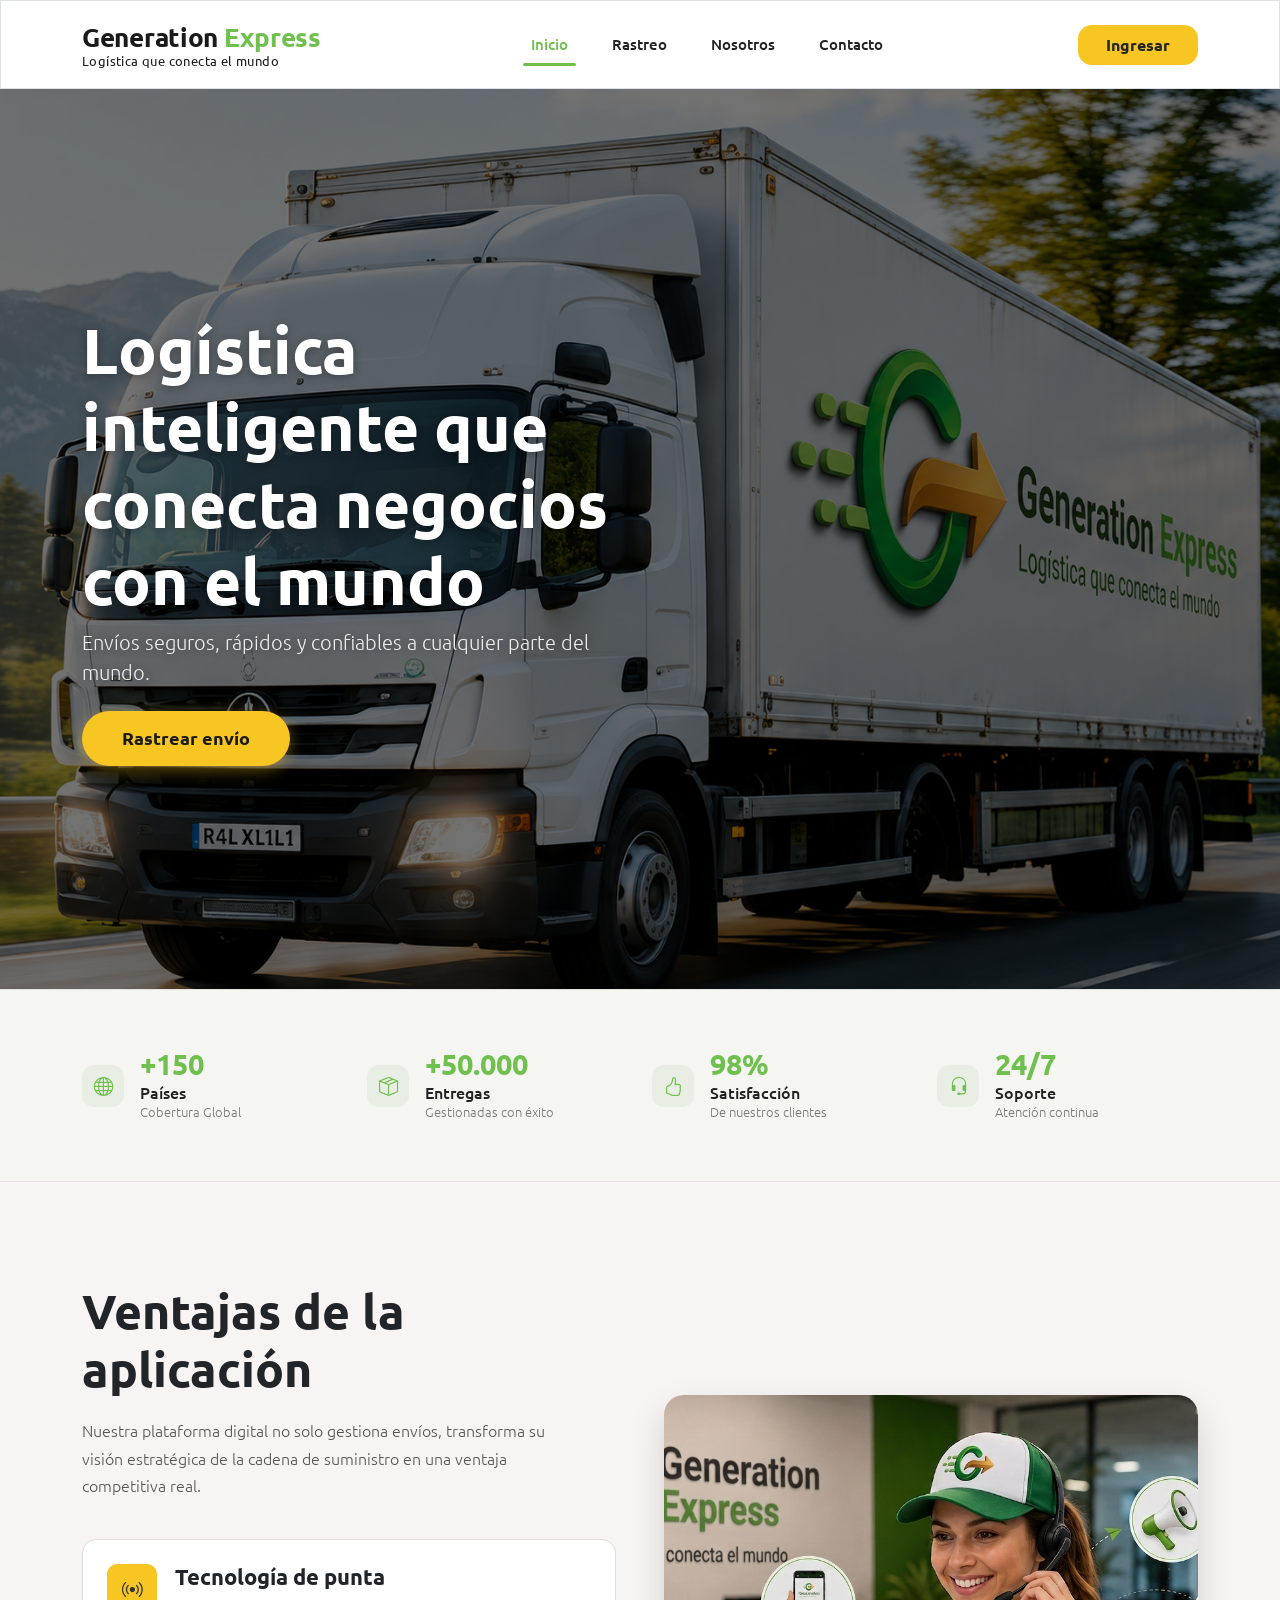
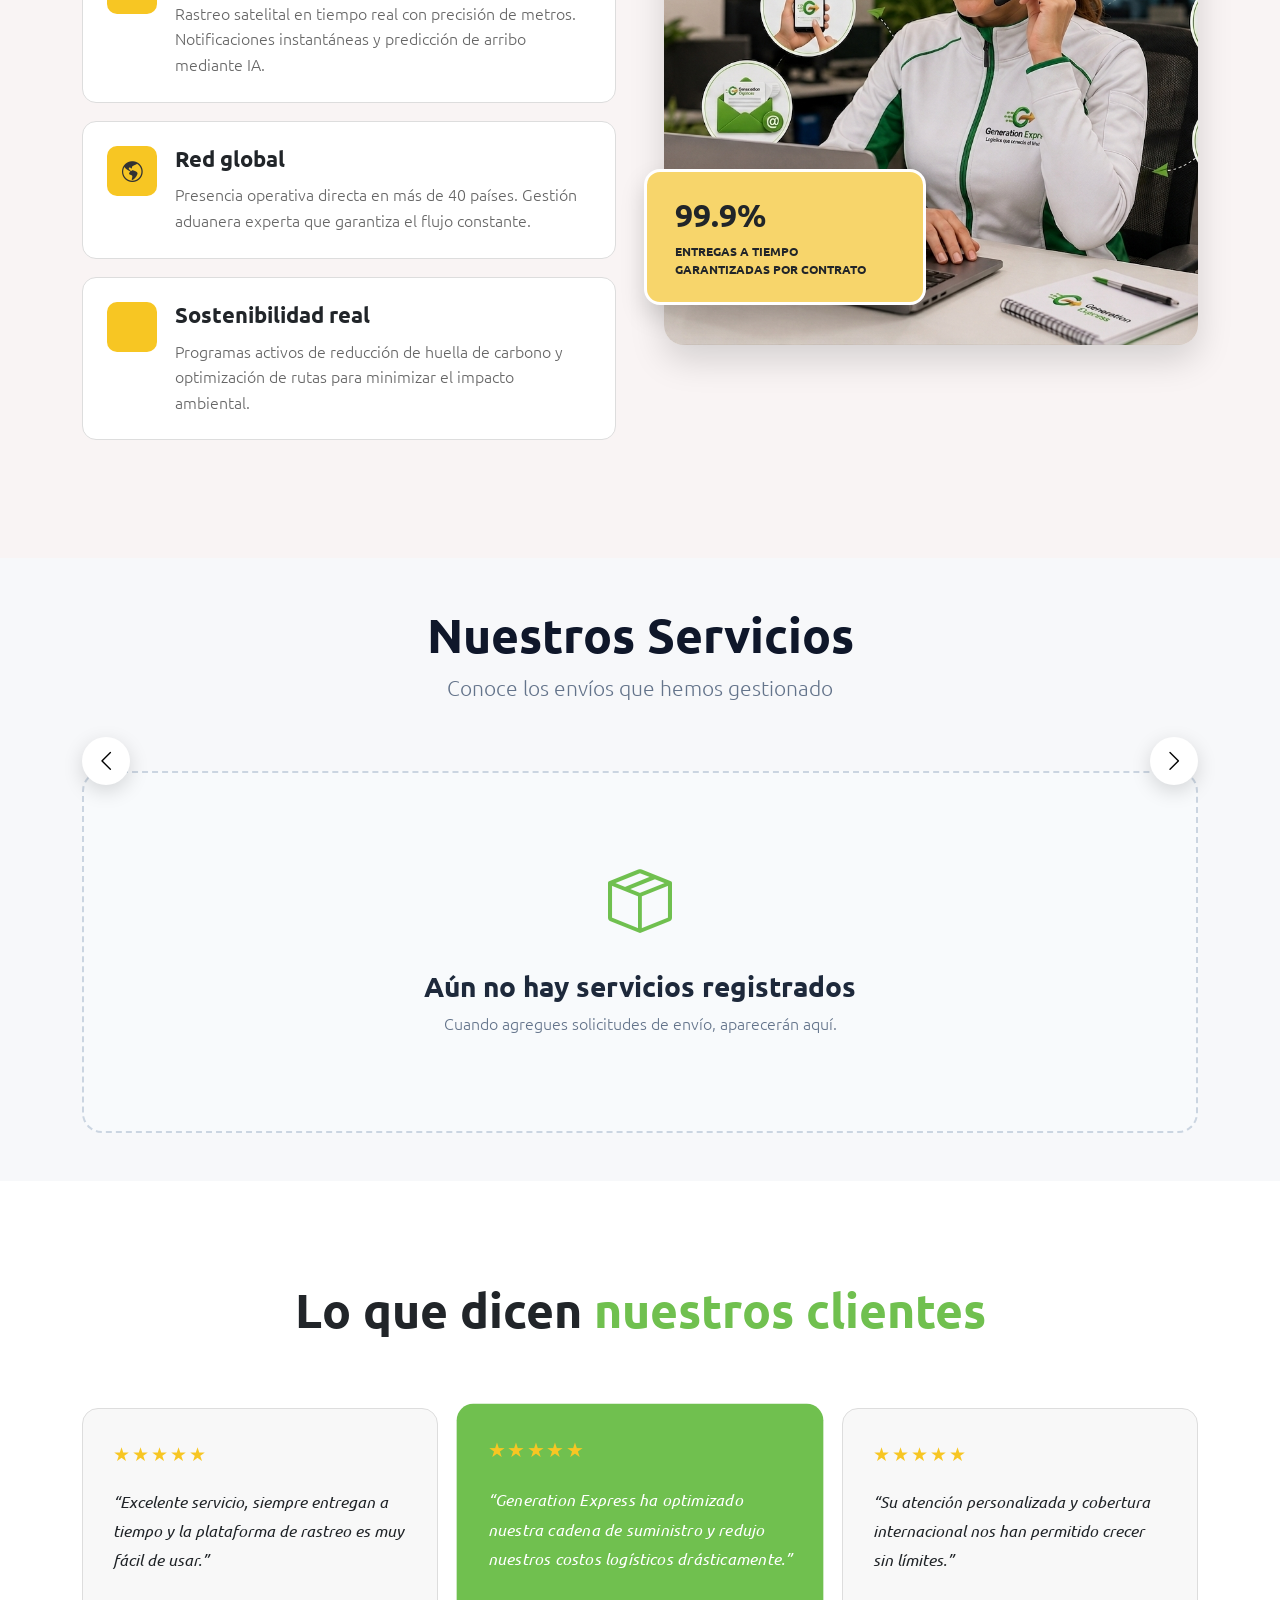
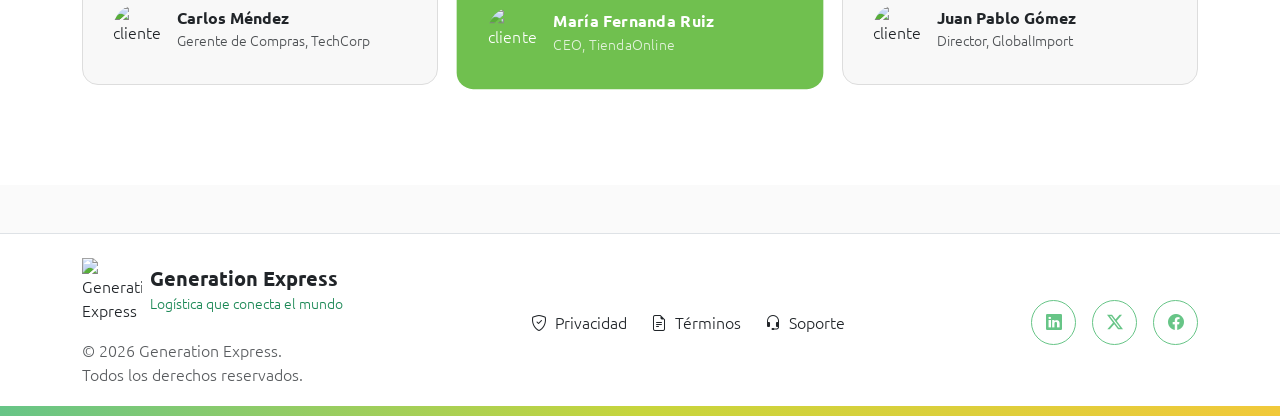
==== index.html @ 8ecd74f6 "cambiando grid por carrusel para mostrar imagenes" ====
<!DOCTYPE html>
<html lang="en">
<head>
    <meta charset="UTF-8">
    <meta name="viewport" content="width=device-width, initial-scale=1.0">
    <link rel="preconnect" href="https://fonts.googleapis.com">
    <link rel="preconnect" href="https://fonts.gstatic.com" crossorigin>
    <link
        href="https://fonts.googleapis.com/css2?family=Ubuntu:ital,wght@0,300;0,400;0,500;0,700;1,300;1,400;1,500;1,700&display=swap"
        rel="stylesheet">
    <link href="https://cdn.jsdelivr.net/npm/bootstrap@5.3.8/dist/css/bootstrap.min.css" rel="stylesheet"
    
        integrity="sha384-sRIl4kxILFvY47J16cr9ZwB07vP4J8+LH7qKQnuqkuIAvNWLzeN8tE5YBujZqJLB" crossorigin="anonymous">
    <link rel="stylesheet" href="../assets/styles/nosotros.css">
    
    <link rel="stylesheet" href="../assets/styles/navbar.css">
    <link rel="stylesheet" href="../assets/styles/footer.css">
    <link rel="stylesheet" href="https://cdn.jsdelivr.net/npm/bootstrap-icons@1.13.1/font/bootstrap-icons.min.css">
    <link rel="stylesheet" href="assets/styles/hero.css">
    <link rel="stylesheet" href="assets/styles/stats.css">
    <link rel="stylesheet" href="assets/styles/advantages.css">
    <link rel="stylesheet" href="assets/styles/testimonials.css">
    <link rel="stylesheet" href="assets/styles/servicios.css">
    <title>Inicio</title>
</head>
<body>
    <nav id="mainNavbar" class="navbar navbar-expand-lg custom-navbar sticky-top border">
        <div class="container">
            <a class="navbar-brand" href="#">
                <div>
                    Generation <span class="brand-green">Express</span>
                </div>      
                <span class="brand-tagline">Logística que conecta el mundo</span>
            </a>
            <button class="navbar-toggler" type="button" data-bs-toggle="collapse" data-bs-target="#menu" 
                aria-controls="menu" aria-expanded="false" aria-label="Toggle navigation">
                <span class="navbar-toggler-icon"></span>
            </button>
            <div class="collapse navbar-collapse" id="menu">
                <ul class="navbar-nav mx-auto">
                    <li class="nav-item">
                        <a class="nav-link active" href="#">Inicio</a>
                    </li>
                    <li class="nav-item">
                        <a class="nav-link" href="#">Rastreo</a>
                    </li>
                    <li class="nav-item">
                        <a class="nav-link" href="/pages/nosotros.html">Nosotros</a>
                    </li>
                    <li class="nav-item">
                        <a class="nav-link" href="/pages/contacto.html">Contacto</a>
                    </li>
                </ul>
                <a href="pages/admin.html" class="btn btn-ingresar">
                    Ingresar
                </a>
            </div>
        </div>
    </nav>


    <!-- HERO -->
    <section class="hero-section">
        <div class="hero-overlay"></div>
        <div class="container h-100">
            <div class="row h-100 align-items-center">
                <!-- Columna izquierda: texto + botón -->
                <div class="col-lg-6 col-12 text-white hero-text">
                    <h1 class="display-3 fw-bold">Logística inteligente que conecta negocios con el mundo</h1>
                    <p class="lead mb-4">Envíos seguros, rápidos y confiables a cualquier parte del mundo.</p>
                    <a href="#" class="btn btn-rastrear">Rastrear envío</a>
                </div>
            </div>
        </div>
    </section>

    <section class="stats-section">
        <div class="container">
            <div class="row g-4 justify-content-center">

                <div class="col-6 col-lg-3">
                    <div class="stat-card">
                        <div class="stat-icon">
                            <i class="bi bi-globe"></i>
                        </div>
                        <div>
                            <h3>+150</h3>
                            <h5>Países</h5>
                            <p>Cobertura Global</p>
                        </div>
                    </div>
                </div>

                <div class="col-6 col-lg-3">
                    <div class="stat-card">
                        <div class="stat-icon">
                            <i class="bi bi-box-seam"></i>
                        </div>
                        <div>
                            <h3>+50.000</h3>
                            <h5>Entregas</h5>
                            <p>Gestionadas con éxito</p>
                        </div>
                    </div>
                </div>

                <div class="col-6 col-lg-3">
                    <div class="stat-card">
                        <div class="stat-icon">
                            <i class="bi bi-hand-thumbs-up"></i>
                        </div>
                        <div>
                            <h3>98%</h3>
                            <h5>Satisfacción</h5>
                            <p>De nuestros clientes</p>
                        </div>
                    </div>
                </div>

                <div class="col-6 col-lg-3">
                    <div class="stat-card">
                        <div class="stat-icon">
                            <i class="bi bi-headset"></i>
                        </div>
                        <div>
                            <h3>24/7</h3>
                            <h5>Soporte</h5>
                            <p>Atención continua</p>
                        </div>
                    </div>
                </div>

            </div>
        </div>
    </section>

    <section class="advantages-section">
        <div class="container">
            <div class="row align-items-center g-5">

                <!-- LEFT -->
                <div class="col-lg-6">
                    <h2 class="section-title">Ventajas de la aplicación</h2>
                    <p class="section-subtitle">
                        Nuestra plataforma digital no solo gestiona envíos, transforma su
                        visión estratégica de la cadena de suministro en una ventaja competitiva real.
                    </p>

                    <div class="advantage-card">
                        <div class="advantage-icon">
                            <i class="bi bi-broadcast"></i>
                        </div>
                        <div>
                            <h4>Tecnología de punta</h4>
                            <p>
                                Rastreo satelital en tiempo real con precisión de metros.
                                Notificaciones instantáneas y predicción de arribo mediante IA.
                            </p>
                        </div>
                    </div>

                    <div class="advantage-card">
                        <div class="advantage-icon">
                            <i class="bi bi-globe-americas"></i>
                        </div>
                        <div>
                            <h4>Red global</h4>
                            <p>
                                Presencia operativa directa en más de 40 países.
                                Gestión aduanera experta que garantiza el flujo constante.
                            </p>
                        </div>
                    </div>

                    <div class="advantage-card">
                        <div class="advantage-icon">
                            <i class="bi bi-leaf"></i>
                        </div>
                        <div>
                            <h4>Sostenibilidad real</h4>
                            <p>
                                Programas activos de reducción de huella de carbono y
                                optimización de rutas para minimizar el impacto ambiental.
                            </p>
                        </div>
                    </div>
                </div>

                <!-- RIGHT -->
                <div class="col-lg-6">
                    <div class="advantages-image-wrapper">
                        <img src="/assets/images/atencion_personalizada.png" alt="Dashboard logístico" class="img-fluid advantages-image">

                        <div class="floating-stat">
                            <h3>99.9%</h3>
                            <p>ENTREGAS A TIEMPO GARANTIZADAS POR CONTRATO</p>
                        </div>
                    </div>
                </div>

            </div>
        </div>
    </section>

    <section class="services-section py-5">
        <div class="container">

            <div class="text-center mb-5">
                <h2 class="services-title">Nuestros Servicios</h2>
                <p class="services-subtitle">
                    Conoce los envíos que hemos gestionado
                </p>
            </div>

            <div class="services-slider-wrapper">
                <button id="scroll-left" class="slider-btn left">
                    <i class="bi bi-chevron-left"></i>
                </button>

                <div id="services-container"></div>

                <button id="scroll-right" class="slider-btn right">
                    <i class="bi bi-chevron-right"></i>
                </button>
            </div>
        
            <div id="empty-services" class="empty-services d-none">
                <i class="bi bi-box-seam"></i>
                <h3>Aún no hay servicios registrados</h3>
                <p>Cuando agregues solicitudes de envío, aparecerán aquí.</p>
            </div>

        </div>
    </section>

    <section class="testimonials-section">
        <div class="container">
            <h2 class="testimonials-title">
                Lo que dicen <span>nuestros clientes</span>
            </h2>

            <div class="row g-4 justify-content-center">

                <div class="col-lg-4">
                    <div class="testimonial-card">
                        <div class="stars">★★★★★</div>

                        <p class="testimonial-text">
                            “Excelente servicio, siempre entregan a tiempo y la
                            plataforma de rastreo es muy fácil de usar.”
                        </p>

                        <div class="client-info">
                            <img src="https://i.pravatar.cc/50?img=12" alt="cliente">
                            <div>
                                <h5>Carlos Méndez</h5>
                                <span>Gerente de Compras, TechCorp</span>
                            </div>
                        </div>
                    </div>
                </div>

                <div class="col-lg-4">
                    <div class="testimonial-card featured">
                        <div class="stars">★★★★★</div>

                        <p class="testimonial-text">
                            “Generation Express ha optimizado nuestra cadena
                            de suministro y redujo nuestros costos logísticos drásticamente.”
                        </p>

                        <div class="client-info">
                            <img src="https://i.pravatar.cc/50?img=32" alt="cliente">
                            <div>
                                <h5>María Fernanda Ruiz</h5>
                                <span>CEO, TiendaOnline</span>
                            </div>
                        </div>
                    </div>
                </div>

                <div class="col-lg-4">
                    <div class="testimonial-card">
                        <div class="stars">★★★★★</div>

                        <p class="testimonial-text">
                            “Su atención personalizada y cobertura internacional
                            nos han permitido crecer sin límites.”
                        </p>

                        <div class="client-info">
                            <img src="https://i.pravatar.cc/50?img=15" alt="cliente">
                            <div>
                                <h5>Juan Pablo Gómez</h5>
                                <span>Director, GlobalImport</span>
                            </div>
                        </div>
                    </div>
                </div>

            </div>
        </div>
    </section>


    <footer class="footer-container bg-white border-top pt-4 mt-5">
        <div class="container">
            <div class="row align-items-center gy-4">

                <div class="col-12 col-lg-4 text-center text-lg-start">
                    <div class="d-flex align-items-center justify-content-center justify-content-lg-start gap-2">
                        <img src="./assets/logo.png" width="60" alt="Generation Express">

                        <div>
                            <h5 class="mb-0 fw-bold">Generation Express</h5>
                            <small class="text-success">
                                Logística que conecta el mundo
                            </small>
                        </div>
                    </div>

                    <p class="text-muted mt-3 mb-0">
                        © 2026 Generation Express.<br>
                        Todos los derechos reservados.
                    </p>
                </div>

                <div class="col-12 col-lg-5">
                    <div class="footer-links d-flex flex-column flex-md-row justify-content-center gap-3 gap-md-4">

                        <a href="#" class="text-decoration-none text-dark">
                            <i class="bi bi-shield-check me-1"></i>
                            Privacidad
                        </a>

                        <a href="#" class="text-decoration-none text-dark">
                            <i class="bi bi-file-earmark-text me-1"></i>
                            Términos
                        </a>

                        <a href="#" class="text-decoration-none text-dark">
                            <i class="bi bi-headset me-1"></i>
                            Soporte
                        </a>

                    </div>
                </div>

                <div class="col-12 col-lg-3">
                    <div class="d-flex justify-content-center justify-content-lg-end gap-3">

                        <a href="#" class="social-circle">
                            <i class="bi bi-linkedin"></i>
                        </a>

                        <a href="#" class="social-circle">
                            <i class="bi bi-twitter-x"></i>
                        </a>

                        <a href="#" class="social-circle">
                            <i class="bi bi-facebook"></i>
                        </a>

                    </div>
                </div>

            </div>
        </div>

        <div class="footer-gradient"></div>
    </footer>
    <script src="js/servicios.js"></script>
</body>
</html>
---- assets/styles/nosotros.css ----
body{
    background-color: #FAFAFA;
    font-family: "Ubuntu", sans-serif;   
    font-weight: 300;   
    font-style: normal;
    
}
.card-team{
    background-color: #FAFAFA !important;
    transition: transform 0.3s ease, box-shadow 0.3s ease;
}
.card-team:hover {
    transform: translateY(-10px);
    box-shadow: 0 10px 20px rgba(0, 0, 0, 0.15);
}
.card-body{
    text-align: center;
}
.photo-team{
    padding: 2px;
    border-color: #7CCFAE !important;
}
#team-box{
    display: flex;
    justify-content: center;
    flex-wrap: wrap;
    gap: 1.5rem;
}
.photo-ajust {
    width: 150px;
    height: 150px;
    object-fit: cover;
    object-position: top center;
    margin: 0;
}
#nuestro{
    color: #7CCFAE;
}
#our-team{
  
    padding: 50px;


}
#team-guion{
    display: block;
    width: 80px;
    height: 6px;
    background-color: #8fd4a7;
    border-radius: 20px;
    margin-top: 10px;
}
#team-text{
    font-weight: bold   ;
}
.about-us{
    width: 100%;
    padding: 50px;
    box-sizing: border-box;
}


.about-title h1{
    font-size: 3rem;
    margin: 0;
}

#us{
    color: #8fd4a7;
}

#about-guion{
    display: block;
    width: 80px;
    height: 6px;
    background-color: #8fd4a7;
    border-radius: 20px;
    margin-top: 10px;
}

.about-content{
    display: flex;
    gap: 20px;
    margin-top: 40px;
    align-items: center;
}


.about-image-container{
    flex: 3;
    position: relative;
    width: 100%;
    margin: 10px;
}



.box-green{
    width: 150px;
    height: 150px;
    background-color: #b9e98b;
    position: absolute;
    bottom: -20px;
    left: -20px;
    border-radius: 15px;
}

.about-img{
    width: 100%;
    height: 400px;
    background-image: url("https://www.fedex.com/content/dam/fedex/lac-latin-america/images/2024/LAC_EN_2024_8_jpg_NA_LMR-FoC_mkt.jpg");
    background-size: cover;
    background-position: center;
    border-radius: 20px;
    position: relative;
    z-index: 1;
}


.about-text{
    flex: 2;
}

.about-text p{
    line-height: 1.7;
    color: #444;
}

#p-bold{
    font-weight: bold;
}


#about-content-div{
    width: 80px;
    height: 2px;
    background-color: #8fd4a7;
    margin: 20px 0;
}


.section-box{
    display: flex;
    align-items: center;
    gap: 15px;
    margin-top: 30px;
}

.icon-box{
    width: 60px;
    height: 60px;
    background-color: #68f982;
    border-radius: 10px;
    display: flex;
    justify-content: center;
    align-items: center;
    font-size: 1.5rem;
}

#world-icon{
    color: white;
}

.countries{
    color: #68f982;
    font-weight: bold;
    margin: 0;
}


@media(max-width: 767px){

    .about-content{
        flex-direction: column;
    }

    .about-title h1{
        font-size: 2.3rem;
    }

    .about-img{
        height: 280px;
    }

    .about-text{
        width: 100%;
    }

    .section-box{
        gap: 2;
    }

    
}
.card{  
    
    background-color: #FAFAFA !important;
    transition: transform 0.3s ease, box-shadow 0.3s ease; 
    
}
.card:hover {
    transform: translateY(-10px);
    box-shadow: 0 10px 20px rgba(0, 0, 0, 0.15);
}
.card-body{
    text-align: center;
}
.photo-team{
    padding: 2px;
    border-color: #7CCFAE !important;
}
#team-box{
     display: flex;
    justify-content: center;
    flex-wrap: wrap;
    gap: 1.5rem;
}
.photo-ajust {
    width: 150px;
    height: 150px;
    object-fit: cover;
    object-position: top center;
}

/*-------MISION Y VIVION CORPORATIVA---------*/

#panel{
 width: 100%;
 max-width: 1200px;
 margin: 50px auto;
 padding: 0 20px;
 display:flex;
 gap: 30px;
 justify-content: space-between;;
 align-items: stretch;
 flex-wrap:  wrap;  
}

/*------TARJETAS----*/

#panel .panel{
  flex:1;
  min-width:320px;
  padding: 24px;
  border-radius: 20px;
  background-color: #ffffff;
  box-shadow: 0 5px 20px rgba(0,0,0,0.08);
  transition: .3s;
  position:relative;
  overflow:hidden;
}
  

.panel-content{
   display:flex;
   justify-content: space-between;
   align-items: center;
   gap: 20px;
}

.panel-info{
    flex:2;
}

.panel-image{
 flex:1;
 display:flex;
 justify-content:center;
 align-items:center;

 
}

.panel-image img{
 width:140px;
 height:auto;
 object-fit:contain;
}

#panel .panel:hover{
 transform:translateY(-5px);
}

/*-----TITULOS*------*/

#panel .panel h2{
font-size: 1.8rem;
margin-bottom: 12px;
}

/*-------TEXTO-------*/

#panel .panel p{
 line-height: 1.5;
 font-size: 1rem;
 padding: 15px;   
}

/*-------ICONOS--------*/

#panel .icon-box{
 width:60px;
 height:60px;
 display:flex;
 justify-content:center;
 align-items:center;
 font-size:1.8rem;
 border-radius:50%;
 margin-bottom:20px;
 background-color: #143B64;
}

/*------LINEA------*/

#panel .panel-line{
 width:70px;
 height:4px;
 border-radius:10px;
 margin-bottom:20px;
 background-color:#F4C524; 

}

/*--------MISION-------*/


#panel .mision-panel{
  padding: 24px;
  border-radius: 20px;
  border-bottom:6px solid #7CBF3F;

}
 
#panel .mision-panel .icon-box{
    background-color: #F4C524;
}

#panel .mision-panel .panel-line{
 background-color: #F4C524;

}

/*------VISION------*/

#panel .vision-panel{
 border-bottom: 6px solid #F4C524;
 background: linear-gradient(
   135deg,
   #f2f7e6,
   #d9f3c0
   
);
color: black; 
}

#panel .vision-panel .line{

 background-color: #F4C524;   
}

#panel .vision-panel h2{
  color: black;  
}

/*-------RESPONSIVE--------*/

@media(max-width: 768px){
  #panel{
     flex-direction: column;
  }  
}

.panel-content{
 flex-direction:column;
 text-align:center;
}

.panel-image img{
 width:100px;
}

.panel-line{
 margin:auto;
 margin-bottom:20px;
}

.panel{
    position: relative;
    overflow: hidden;
}

.panel-image{
    position: absolute;

    right: 20px;
    bottom: 20px;

    width: 120px;
    height: auto;

    opacity: 0.9;
}
---- assets/styles/navbar.css ----
.custom-navbar {
  transition: all 0.3s ease;
  padding: 15px 0;
  background-color: #ffffff;
}

.navbar-scrolled {
  box-shadow: 0 4px 24px rgba(0,0,0,0.08);
  padding: 10px 0;
  background-color: #ffffff;
}

.navbar-brand {
  display: flex;
  flex-direction: column;
  font-weight: 700;
  font-size: 1.65rem;
  letter-spacing: -0.3px;
  color: #1a1a1a;
  line-height: 1.2;
}

.navbar-brand .brand-green {
  color: #70c04f;
}

.brand-tagline {
  font-size: 0.8rem;
  font-weight: 400;
  color: #1a1a1a;
  letter-spacing: 0.4px;
}

.nav-link {
  color: #222 !important;
  font-weight: 500;
  font-size: 0.95rem;
  position: relative;
  padding: 6px 0;
  margin: 0 14px;
  transition: color 0.25s ease;
}


.nav-link::after {
  content: "";
  position: absolute;
  left: 0;
  bottom: -4px;             
  width: 100%;
  height: 3px;
  background: #70c04f;
  border-radius: 10px;
  transform: scaleX(0);      
  transition: transform 0.3s ease;
  transform-origin: left center; 
}


.nav-link:hover {
  color: #70c04f !important;
}

.nav-link:hover::after {
  transform: scaleX(1);
}

.nav-link.active {
  color: #70c04f !important;
}

.nav-link.active::after {
  transform: scaleX(1);
}

.btn-ingresar {
  background: #f7c623;
  border: none;
  padding: 8px 28px;
  border-radius: 14px;
  font-weight: bold;
}

.btn-ingresar:hover {
  background: #e5b000;
}

/* ----- RESPONSIVE AJUSTES ----- */
@media (max-width: 991.98px) {
    .custom-navbar {
        padding: 12px 0;
    }

    .navbar-brand {
        font-size: 1.35rem;
    }

    .brand-tagline {
        font-size: 0.6rem;
    }

    .nav-link {
        margin: 6px 0;
        padding: 8px 0;
        font-size: 1rem;
    }

    .nav-link.active::after {
        bottom: 0;
    }

    .btn-ingresar {
        width: 100%;
        justify-content: center;
        margin-top: 12px;
        padding: 14px;
        border-radius: 12px;
    }

    .navbar-collapse {
        padding: 16px 0 8px;
    }

    .navbar-nav {
        gap: 2px;
    }
}

@media (max-width: 575.98px) {
    .navbar-brand {
        font-size: 1.15rem;
    }

    .brand-tagline {
        font-size: 0.5rem;
    }

    .custom-navbar {
        padding: 10px 0;
    }

    .nav-link {
        font-size: 0.95rem;
        margin: 4px 0;
    }

    .btn-ingresar {
        font-size: 0.9rem;
        padding: 12px;
    }
}
---- assets/styles/footer.css ----
.footer-container {
    overflow: hidden;
}

.footer-links a {
    transition: 0.3s;
}

.footer-links a:hover {
    color: #67c587 !important;
}

.social-circle {
    width: 45px;
    height: 45px;
    border: 1px solid #67c587;
    border-radius: 50%;
    display: flex;
    align-items: center;
    justify-content: center;
    color: #67c587;
    text-decoration: none;
    transition: 0.3s;
}

.social-circle:hover {
    background: #67c587;
    color: #fff;
}

.footer-gradient {
    height: 10px;
    margin-top: 20px;
    background: linear-gradient(
        90deg,
        #67c587 0%,
        #c7d53c 50%,
        #f1c93a 100%
    );
}

@media (max-width: 991px) {
    .footer-links {
        text-align: center;
    }

    .footer-links a {
        display: block;
    }
}

@media (max-width: 576px) {

    .social-circle {
        width: 40px;
        height: 40px;
    }

    .footer-gradient {
        height: 6px;
    }

    .footer-title {
        font-size: 1.1rem;
    }

    .footer-copyright,
    .footer-slogan {
        font-size: 0.9rem;
    }
}
---- assets/styles/hero.css ----
/* ===== HERO SECTION ===== */
.hero-section {
    position: relative;
    min-height: 100vh;               /* Ocupa toda la pantalla */
    background-image: url('/assets/images/hero.png');
    background-size: cover;
    background-position: center;
    display: flex;
    align-items: center;
}

/* Overlay oscuro para mejorar legibilidad */
.hero-overlay {
    position: absolute;
    top: 0;
    left: 0;
    width: 100%;
    height: 100%;
    background: rgba(0, 0, 0, 0.55);   /* Ajusta la opacidad */
    z-index: 1;
}

.hero-section .container {
    position: relative;
    z-index: 2;                       /* Por encima del overlay */
}

/* Texto */
.hero-text h1 {
    font-size: 4rem;
    line-height: 1.2;
    text-shadow: 0 2px 10px rgba(0,0,0,0.3);
}
.hero-text p {
    font-size: 1.25rem;
    opacity: 0.9;
    text-shadow: 0 1px 8px rgba(0,0,0,0.3);
}

/* Botón "Rastrear envío" */
.btn-rastrear {
    background-color: #f7c623;
    border: none;
    padding: 14px 40px;
    font-weight: 700;
    border-radius: 50px;
    font-size: 1.1rem;
    transition: background 0.3s, transform 0.2s;
    color: #1a1a1a;
    text-decoration: none;
    display: inline-block;
    box-shadow: 0 4px 15px rgba(247, 198, 35, 0.4);
}
.btn-rastrear:hover {
    background-color: #e5b000;
    transform: scale(1.03);
    color: #1a1a1a;
}

/* Imagen / icono de la derecha */
.hero-image-right i {
    filter: drop-shadow(0 0 30px rgba(0,0,0,0.2));
}

/* ===== RESPONSIVE ===== */
@media (max-width: 992px) {
    .hero-text h1 {
        font-size: 3rem;
    }
    .hero-text p {
        font-size: 1.1rem;
    }
    .btn-rastrear {
        padding: 12px 32px;
        font-size: 1rem;
    }
}

@media (max-width: 576px) {
    .hero-text h1 {
        font-size: 2.2rem;
    }
    .hero-text p {
        font-size: 1rem;
    }
    .btn-rastrear {
        padding: 10px 28px;
        font-size: 0.95rem;
    }
}
---- assets/styles/stats.css ----
.stats-section {
    background: #f5f5f2;
    padding: 60px 0;
    border-top: 1px solid #e3e3e3;
    border-bottom: 1px solid #e3e3e3;
}

.stat-card {
    display: flex;
    align-items: center;
    gap: 16px;
}

.stat-icon {
    width: 42px;
    height: 42px;
    background: #e8eee4;
    border-radius: 12px;
    display: flex;
    justify-content: center;
    align-items: center;
    flex-shrink: 0;
}

.stat-icon i {
    color: #70c04f;
    font-size: 1.2rem;
}

.stat-card h3 {
    margin: 0;
    font-size: 1.8rem;
    font-weight: 700;
    color: #70c04f;
    line-height: 1;
}

.stat-card h5 {
    margin: 4px 0 0;
    font-size: 1rem;
    font-weight: 500;
    color: #222;
}

.stat-card p {
    margin: 0;
    font-size: 0.8rem;
    color: #777;
}

@media (max-width: 768px) {
    .stat-card {
        flex-direction: column;
        text-align: center;
    }
}
---- assets/styles/advantages.css ----
.advantages-section {
    background: #f9f4f4;
    padding: 100px 0;
}

.section-title {
    font-size: 3rem;
    font-weight: 700;
    margin-bottom: 20px;
}

.section-subtitle {
    color: #555;
    max-width: 500px;
    margin-bottom: 40px;
    line-height: 1.7;
}

.advantage-card {
    background: white;
    border: 1px solid #ddd;
    border-radius: 14px;
    padding: 24px;
    display: flex;
    gap: 18px;
    margin-bottom: 18px;
    transition: all 0.3s ease;
}

.advantage-card:hover {
    transform: translateY(-4px);
    box-shadow: 0 8px 30px rgba(0,0,0,0.08);
}

.advantage-icon {
    width: 50px;
    height: 50px;
    background: #f7c623;
    border-radius: 10px;
    display: flex;
    align-items: center;
    justify-content: center;
    flex-shrink: 0;
}

.advantage-icon i {
    font-size: 1.3rem;
    color: #333;
}

.advantage-card h4 {
    font-size: 1.4rem;
    margin-bottom: 10px;
    font-weight: 700;
}

.advantage-card p {
    margin: 0;
    color: #666;
    line-height: 1.6;
}

.advantages-image-wrapper {
    position: relative;
}

.advantages-image {
    width: 100%;
    border-radius: 20px;
    object-fit: cover;
    min-height: 550px;
    box-shadow: 0 15px 35px rgba(0,0,0,0.15);
}

.floating-stat {
    position: absolute;
    left: -20px;
    bottom: 40px;
    background: #f7d56b;
    padding: 24px 28px;
    border-radius: 16px;
    box-shadow: 0 12px 25px rgba(0,0,0,0.15);
    border: 3px solid white;
}

.floating-stat h3 {
    font-size: 2rem;
    font-weight: 800;
    margin: 0;
}

.floating-stat p {
    margin: 8px 0 0;
    font-size: 0.75rem;
    font-weight: 700;
    max-width: 220px;
}
---- assets/styles/testimonials.css ----
.testimonials-section {
    padding: 100px 0;
    background: #ffffff;
}

.testimonials-title {
    text-align: center;
    font-size: 3rem;
    font-weight: 700;
    margin-bottom: 70px;
}

.testimonials-title span {
    color: #70c04f;
}

.testimonial-card {
    background: #f8f8f8;
    border: 1px solid #dddddd;
    border-radius: 16px;
    padding: 30px;
    height: 100%;
    display: flex;
    flex-direction: column;
    transition: all 0.3s ease;
}

.testimonial-card:hover {
    transform: translateY(-6px);
    box-shadow: 0 12px 35px rgba(0,0,0,0.08);
}

.testimonial-card.featured {
    background: #70c04f;
    color: white;
    border: none;
    transform: scale(1.03);
}

.stars {
    color: #f7c623;
    font-size: 1.2rem;
    margin-bottom: 20px;
    letter-spacing: 2px;
}

.testimonial-text {
    font-style: italic;
    line-height: 1.8;
    flex-grow: 1;
    margin-bottom: 30px;
}

.client-info {
    display: flex;
    align-items: center;
    gap: 14px;
}

.client-info img {
    width: 50px;
    height: 50px;
    border-radius: 50%;
    object-fit: cover;
}

.client-info h5 {
    margin: 0;
    font-size: 1rem;
    font-weight: 700;
}

.client-info span {
    font-size: 0.85rem;
    opacity: 0.8;
}

@media (max-width: 992px) {
    .testimonials-title {
        font-size: 2.2rem;
        margin-bottom: 50px;
    }

    .testimonial-card.featured {
        transform: none;
    }
}

@media (max-width: 576px) {
    .testimonials-title {
        font-size: 1.8rem;
    }

    .testimonial-card {
        padding: 24px;
    }
}
---- assets/styles/servicios.css ----
.services-section {
    background: #f7f8fa;
}

.services-title {
    font-size: 3rem;
    font-weight: 700;
    color: #0f172a;
}

.services-subtitle {
    font-size: 1.3rem;
    color: #64748b;
}

.service-card {
    background: white;
    border-radius: 22px;
    overflow: hidden;
    box-shadow: 0 10px 35px rgba(0, 0, 0, 0.08);
    transition: 0.3s ease;
    height: 100%;
}

.service-card:hover {
    transform: translateY(-8px);
    box-shadow: 0 16px 45px rgba(0,0,0,0.12);
}

.service-image-wrapper {
    position: relative;
}

.service-image {
    width: 100%;
    height: 260px;
    object-fit: cover;
}

.shipping-badge {
    position: absolute;
    top: 16px;
    left: 16px;
    padding: 6px 14px;
    border-radius: 999px;
    color: white;
    font-weight: 700;
    font-size: 0.8rem;
}

.nacional {
    background: #16a34a;
}

.internacional {
    background: #2563eb;
}

.express {
    background: #f59e0b;
}

.service-body {
    padding: 0;
}

.service-section {
    padding: 18px 20px;
    border-bottom: 1px solid #e5e7eb;
}

.service-section h6 {
    font-weight: 700;
    margin-bottom: 8px;
    color: #111827;
}

.service-section p {
    margin: 0;
    color: #475569;
}

.location-grid {
    display: grid;
    grid-template-columns: 1fr 1fr;
    gap: 10px;
}

.location-box small,
.weight-box small {
    display: block;
    color: #64748b;
    margin-bottom: 4px;
}

.location-box strong,
.weight-box strong {
    color: #1f2937;
}

.location-box i,
.weight-box i {
    margin-right: 6px;
}

.origin i {
    color: #16a34a;
}

.destination i {
    color: #2563eb;
}

.weight-box i {
    color: #f59e0b;
}

.price-footer {
    padding: 18px 20px;
    display: flex;
    justify-content: space-between;
    align-items: center;
}

.price-footer span {
    color: #334155;
}

.price-footer strong {
    color: #16a34a;
    font-size: 1.6rem;
    font-weight: 700;
}

/* EMPTY STATE */
.empty-services {
    border: 2px dashed #cbd5e1;
    border-radius: 20px;
    padding: 80px 30px;
    text-align: center;
    background: #f8fafc;
}

.empty-services i {
    font-size: 4rem;
    color: #70c04f;
    display: block;
    margin-bottom: 20px;
}

.empty-services h3 {
    font-weight: 700;
    color: #1e293b;
}

.empty-services p {
    color: #64748b;
}


.services-slider-wrapper {
    position: relative;
}

#services-container {
    display: flex;
    gap: 24px;
    overflow-x: hidden;
    scroll-behavior: smooth;
    padding: 10px 50px;
}

.service-slide {
    flex: 0 0 380px;
}

/* BOTONES */
.slider-btn {
    position: absolute;
    top: 50%;
    transform: translateY(-50%);
    z-index: 20;

    width: 48px;
    height: 48px;
    border: none;
    border-radius: 50%;

    background: white;
    box-shadow: 0 6px 20px rgba(0,0,0,0.15);

    display: flex;
    align-items: center;
    justify-content: center;

    cursor: pointer;
    transition: 0.3s;
}

.slider-btn:hover {
    transform: translateY(-50%) scale(1.08);
}

.slider-btn i {
    font-size: 1.4rem;
}

.left {
    left: 0;
}

.right {
    right: 0;
}

@media (max-width: 768px) {
    .service-slide {
        flex: 0 0 85%;
    }

    .slider-btn {
        display: none;
    }
}
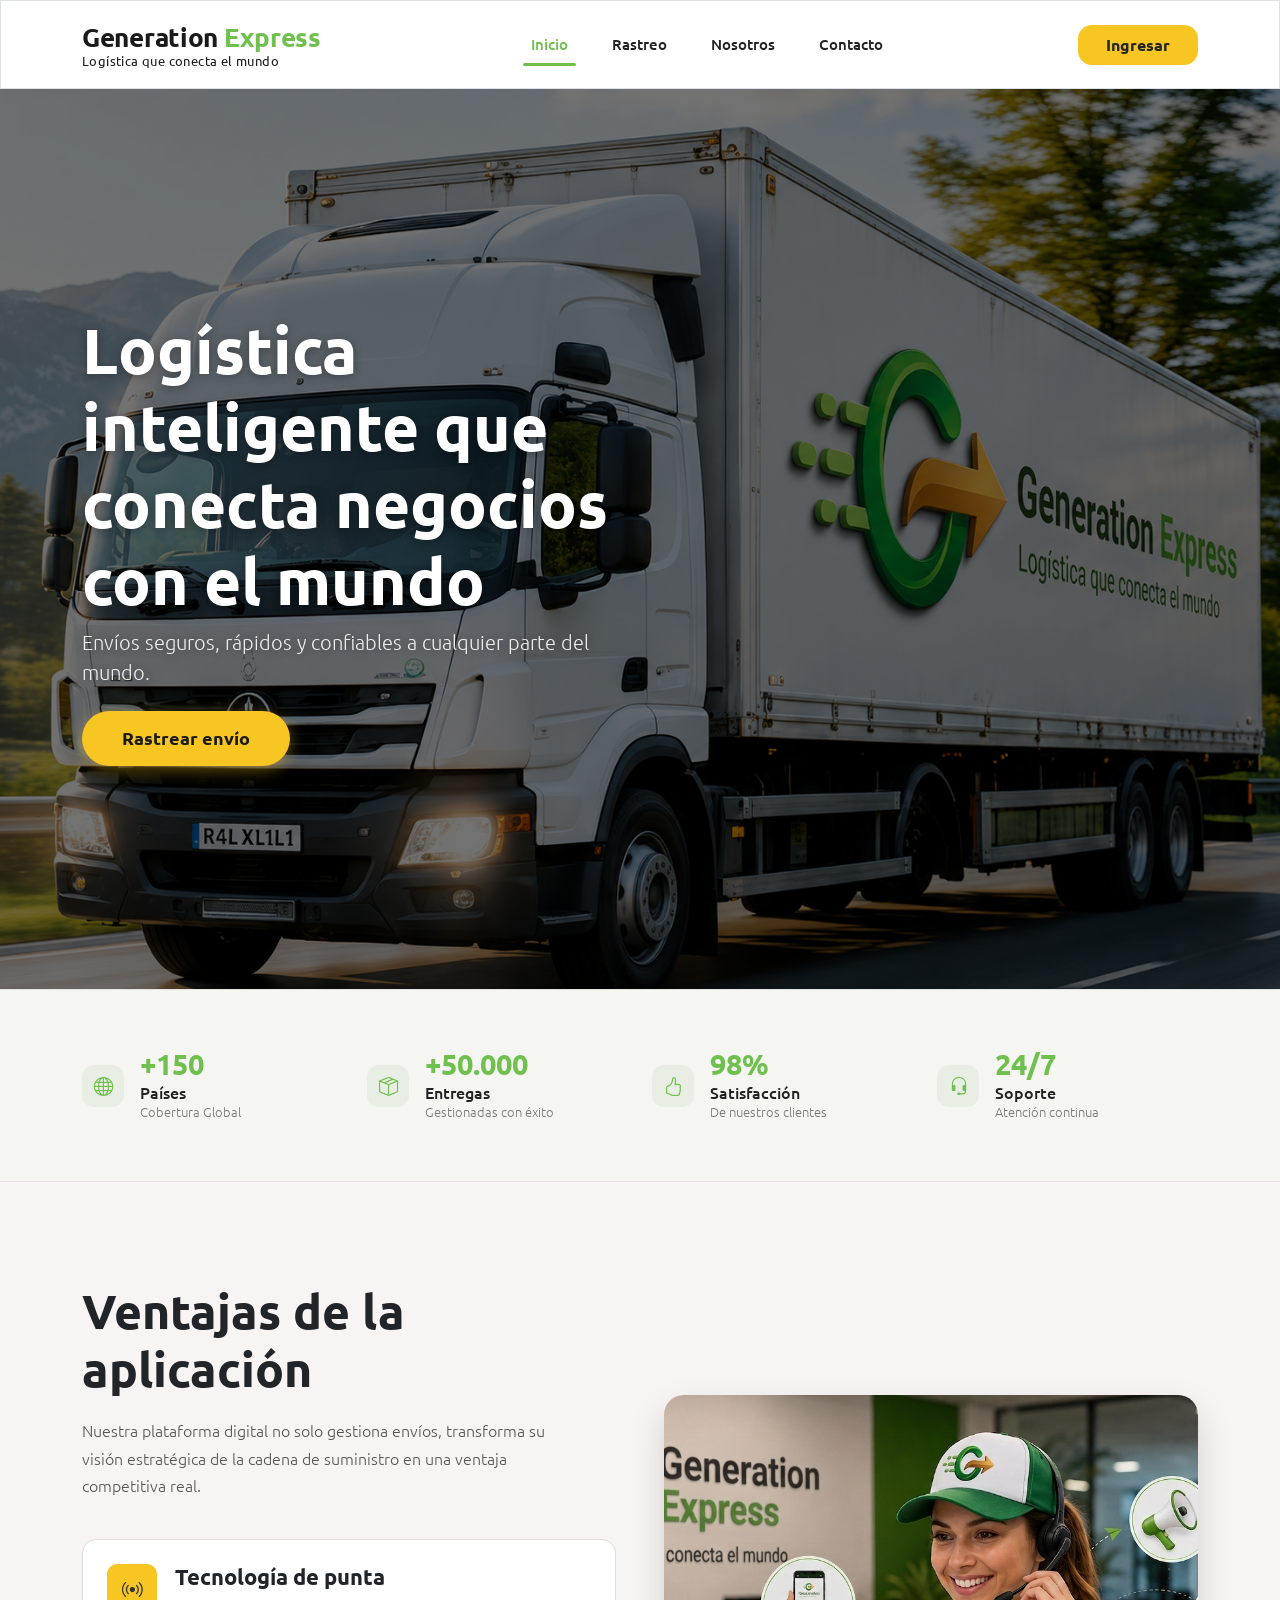
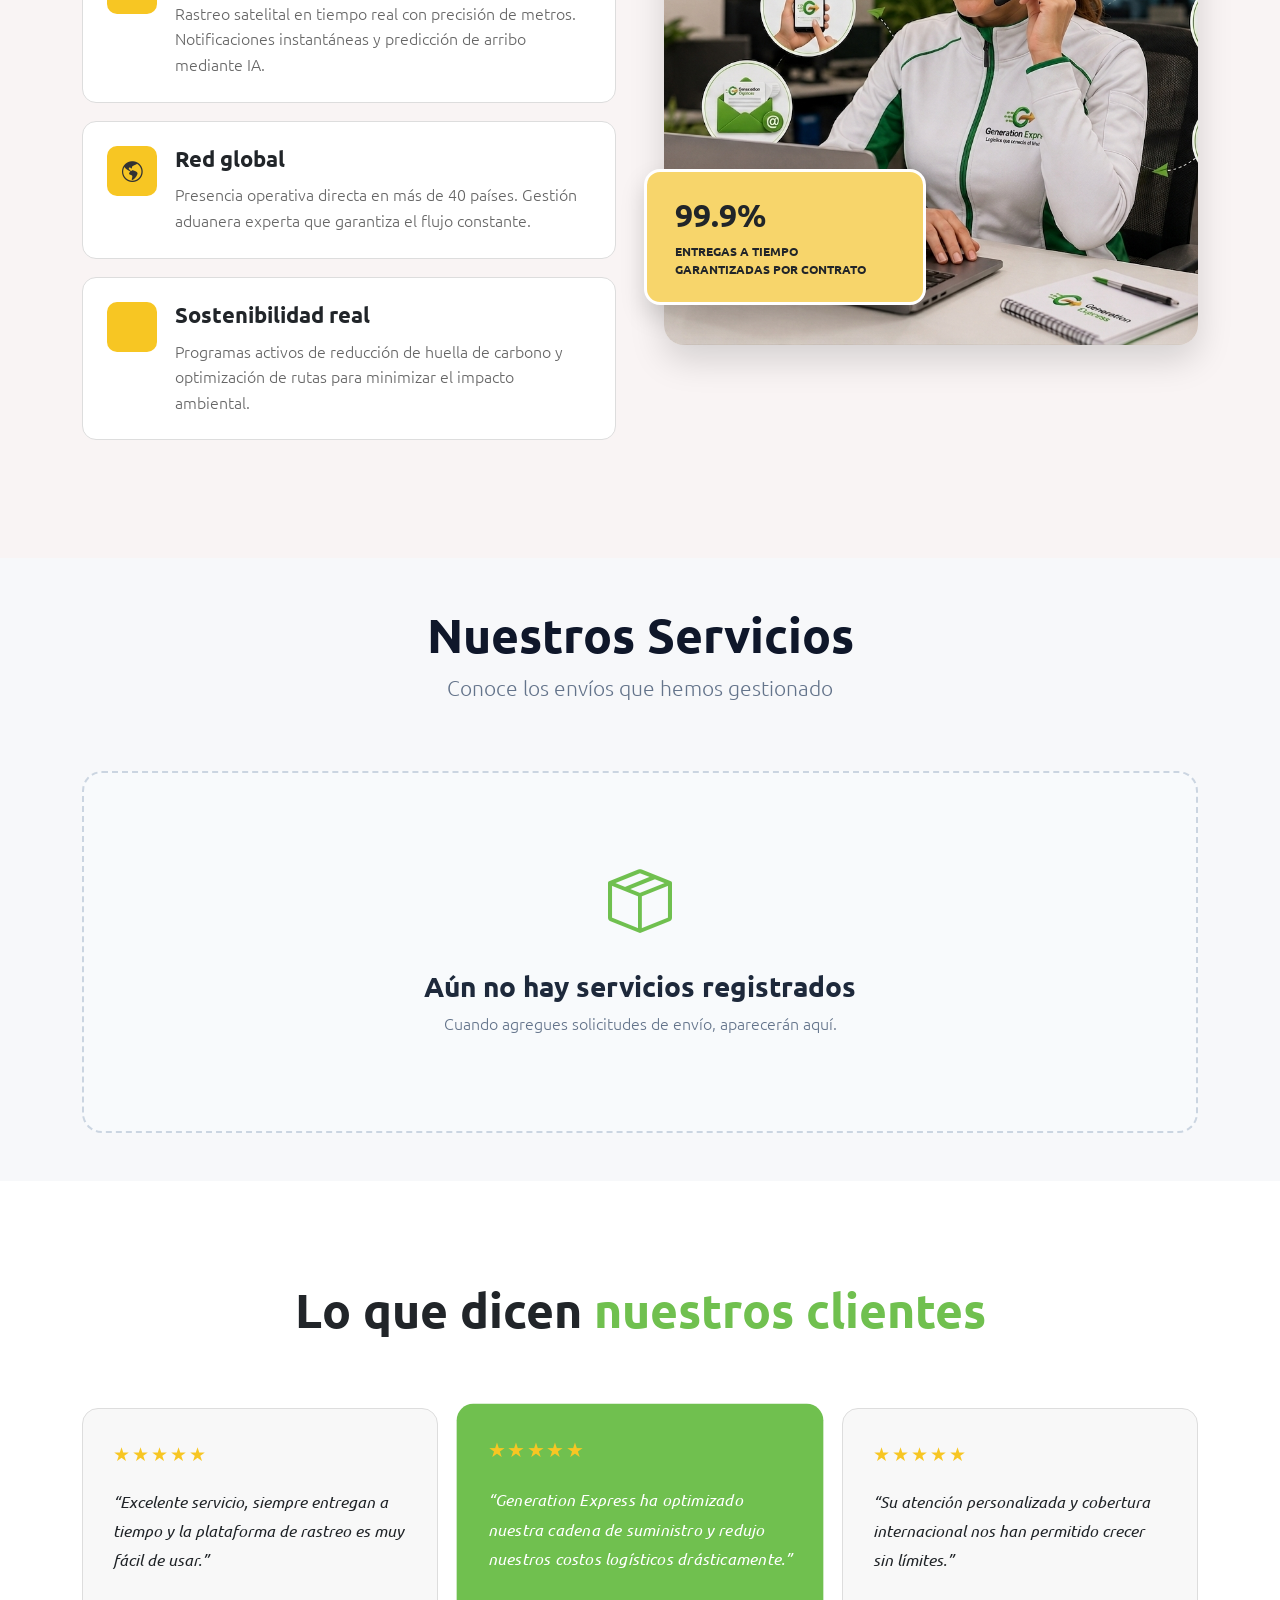
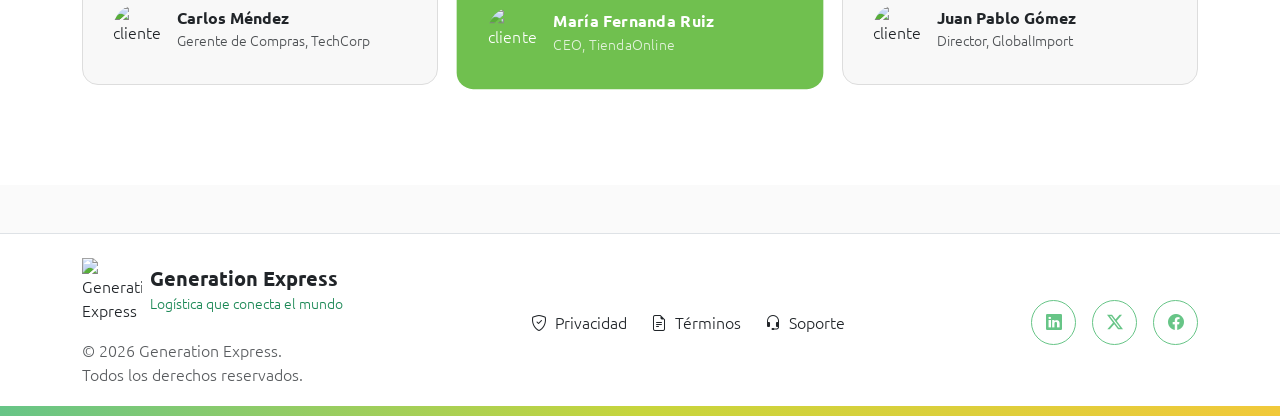
==== commit fa4535ce: "ocultando botones de scroll para los servicios en inicio cuando no hay servcios para mostrar" ====
--- a/index.html
+++ b/index.html
@@ -213,13 +213,13 @@
             </div>
 
             <div class="services-slider-wrapper">
-                <button id="scroll-left" class="slider-btn left">
+                <button id="scroll-left" class="slider-btn left d-none">
                     <i class="bi bi-chevron-left"></i>
                 </button>
 
                 <div id="services-container"></div>
 
-                <button id="scroll-right" class="slider-btn right">
+                <button id="scroll-right" class="slider-btn right d-none">
                     <i class="bi bi-chevron-right"></i>
                 </button>
             </div>
@@ -370,5 +370,6 @@
         <div class="footer-gradient"></div>
     </footer>
     <script src="js/servicios.js"></script>
+    <script src="https://cdn.jsdelivr.net/npm/bootstrap@5.3.8/dist/js/bootstrap.bundle.min.js"></script>
 </body>
 </html>
--- a/assets/styles/servicios.css
+++ b/assets/styles/servicios.css
@@ -214,11 +214,34 @@
 }
 
 @media (max-width: 768px) {
+    .services-title {
+        font-size: 2.2rem;
+    }
+
+    .services-subtitle {
+        font-size: 1rem;
+    }
+
     .service-slide {
         flex: 0 0 85%;
     }
 
+    .service-image {
+        height: 220px;
+    }
+
     .slider-btn {
         display: none;
     }
+
+    #services-container {
+        overflow-x: auto;
+        padding: 10px 15px 20px;
+        scroll-snap-type: x mandatory;
+        -webkit-overflow-scrolling: touch;
+    }
+
+    #services-container::-webkit-scrollbar {
+        display: none;
+    }
 }
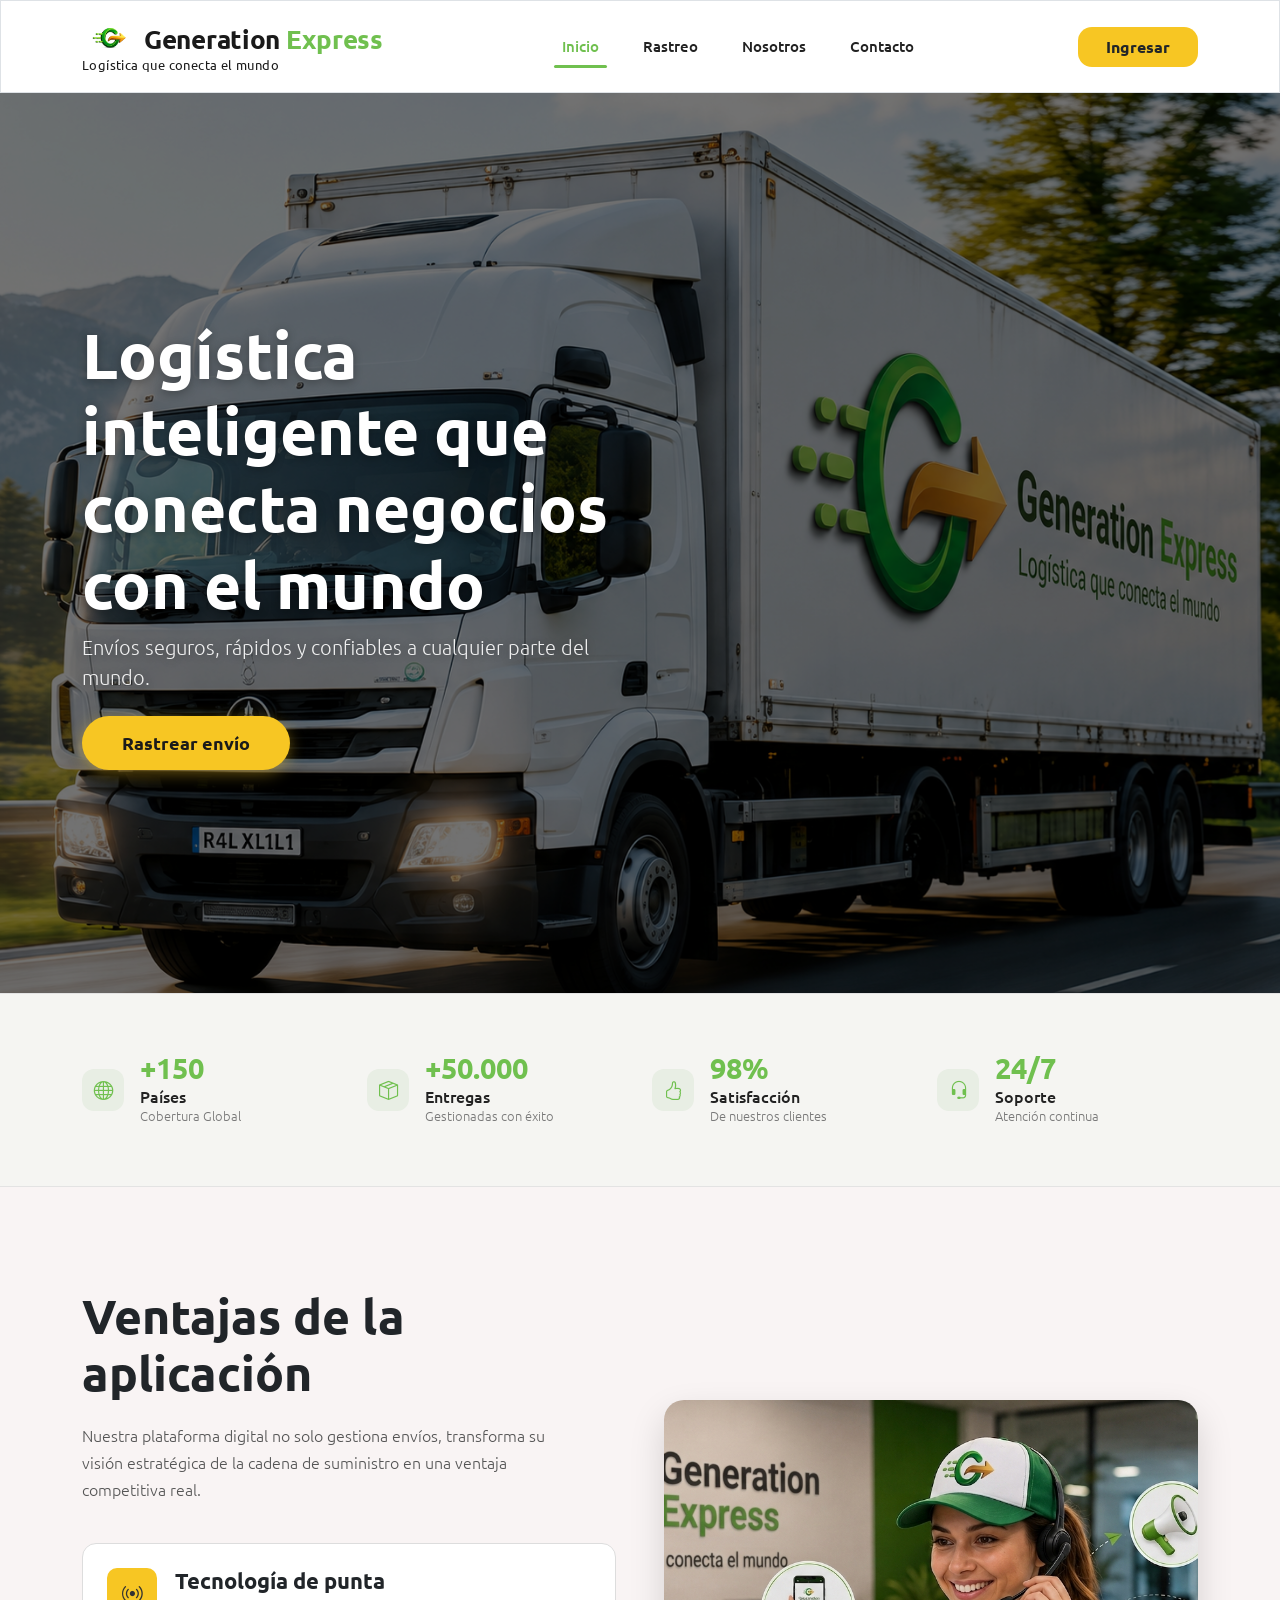
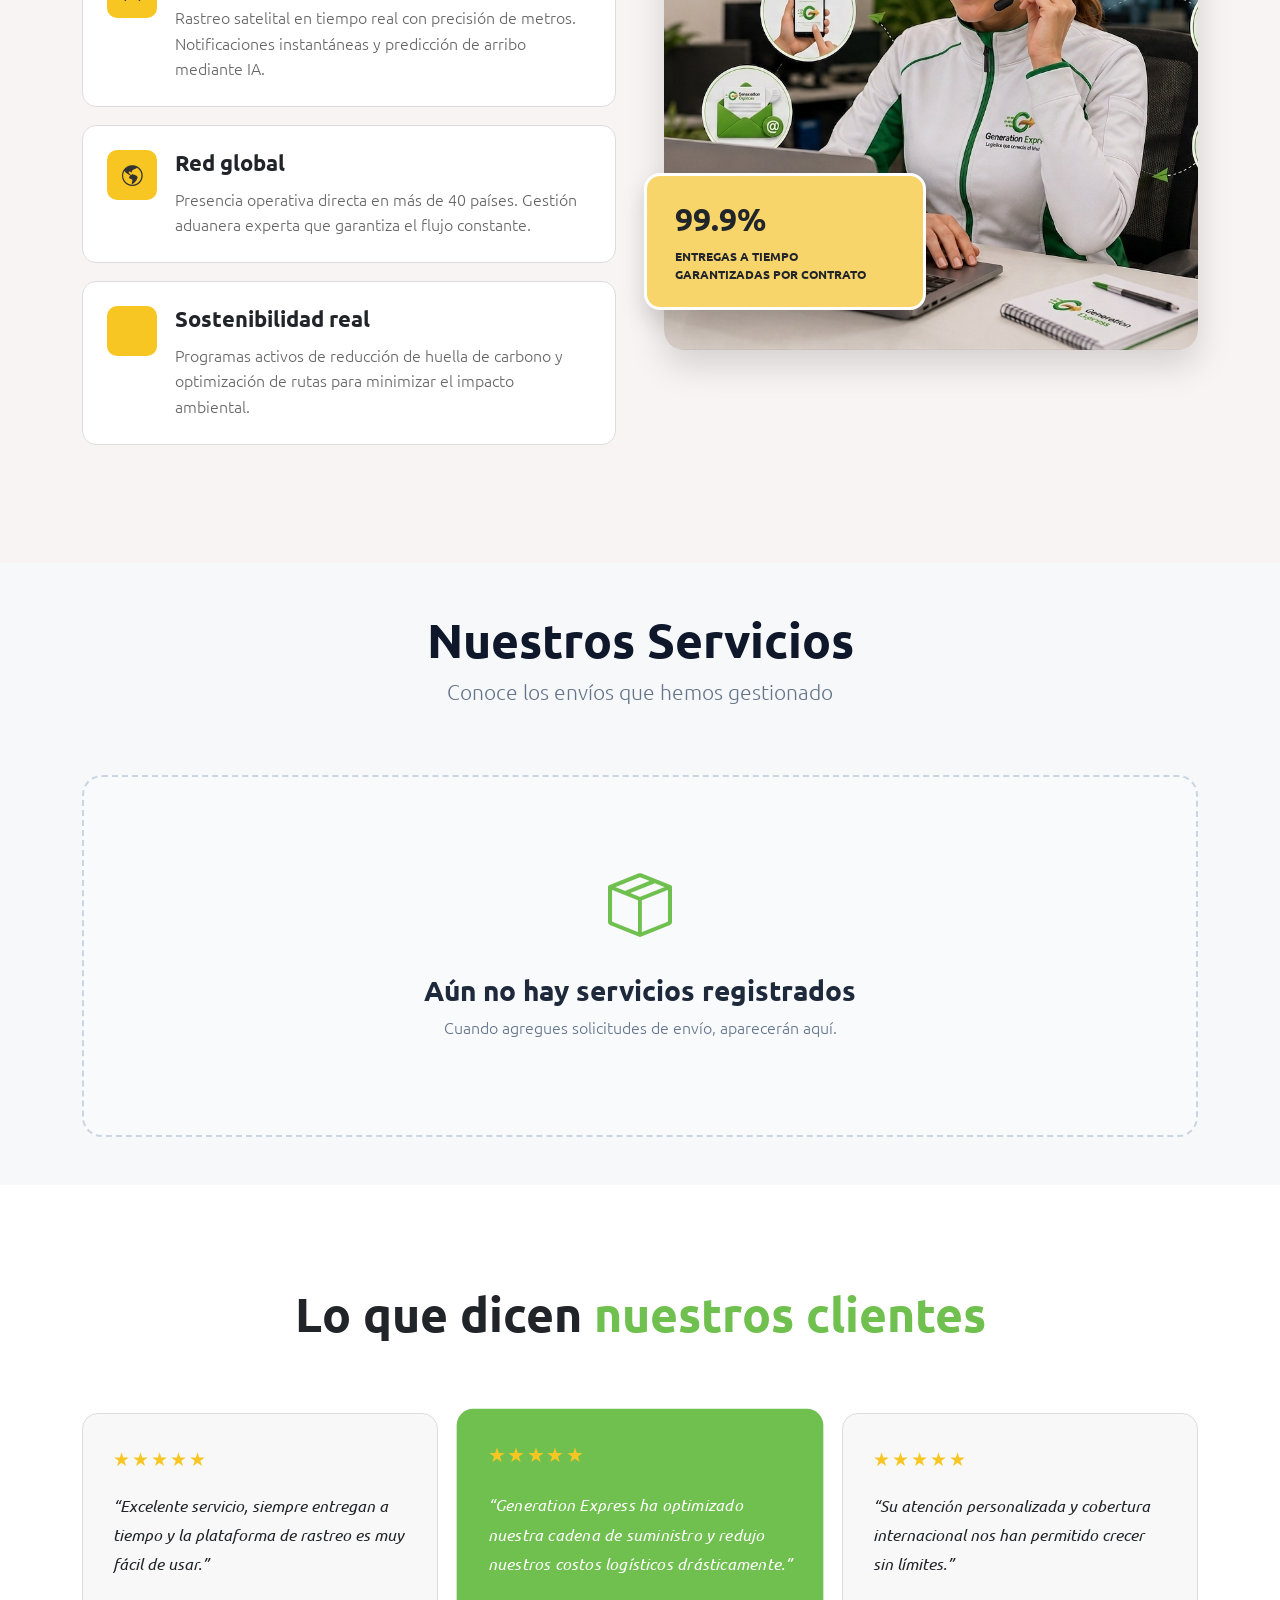
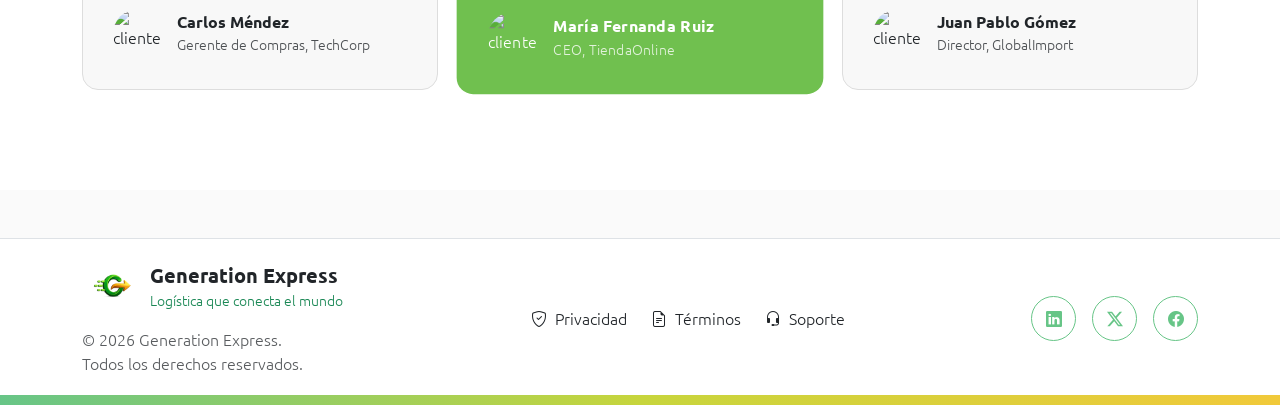
==== commit 4336d4f5: "feature(navbar footer): se pone navbar y footer como componentes" ====
--- a/index.html
+++ b/index.html
@@ -24,39 +24,7 @@
     <title>Inicio</title>
 </head>
 <body>
-    <nav id="mainNavbar" class="navbar navbar-expand-lg custom-navbar sticky-top border">
-        <div class="container">
-            <a class="navbar-brand" href="#">
-                <div>
-                    Generation <span class="brand-green">Express</span>
-                </div>      
-                <span class="brand-tagline">Logística que conecta el mundo</span>
-            </a>
-            <button class="navbar-toggler" type="button" data-bs-toggle="collapse" data-bs-target="#menu" 
-                aria-controls="menu" aria-expanded="false" aria-label="Toggle navigation">
-                <span class="navbar-toggler-icon"></span>
-            </button>
-            <div class="collapse navbar-collapse" id="menu">
-                <ul class="navbar-nav mx-auto">
-                    <li class="nav-item">
-                        <a class="nav-link active" href="#">Inicio</a>
-                    </li>
-                    <li class="nav-item">
-                        <a class="nav-link" href="#">Rastreo</a>
-                    </li>
-                    <li class="nav-item">
-                        <a class="nav-link" href="/pages/nosotros.html">Nosotros</a>
-                    </li>
-                    <li class="nav-item">
-                        <a class="nav-link" href="/pages/contacto.html">Contacto</a>
-                    </li>
-                </ul>
-                <a href="pages/admin.html" class="btn btn-ingresar">
-                    Ingresar
-                </a>
-            </div>
-        </div>
-    </nav>
+    <div id="navbar-placeholder"></div>
 
 
     <!-- HERO -->
@@ -303,72 +271,8 @@
     </section>
 
 
-    <footer class="footer-container bg-white border-top pt-4 mt-5">
-        <div class="container">
-            <div class="row align-items-center gy-4">
-
-                <div class="col-12 col-lg-4 text-center text-lg-start">
-                    <div class="d-flex align-items-center justify-content-center justify-content-lg-start gap-2">
-                        <img src="./assets/logo.png" width="60" alt="Generation Express">
-
-                        <div>
-                            <h5 class="mb-0 fw-bold">Generation Express</h5>
-                            <small class="text-success">
-                                Logística que conecta el mundo
-                            </small>
-                        </div>
-                    </div>
-
-                    <p class="text-muted mt-3 mb-0">
-                        © 2026 Generation Express.<br>
-                        Todos los derechos reservados.
-                    </p>
-                </div>
-
-                <div class="col-12 col-lg-5">
-                    <div class="footer-links d-flex flex-column flex-md-row justify-content-center gap-3 gap-md-4">
-
-                        <a href="#" class="text-decoration-none text-dark">
-                            <i class="bi bi-shield-check me-1"></i>
-                            Privacidad
-                        </a>
-
-                        <a href="#" class="text-decoration-none text-dark">
-                            <i class="bi bi-file-earmark-text me-1"></i>
-                            Términos
-                        </a>
-
-                        <a href="#" class="text-decoration-none text-dark">
-                            <i class="bi bi-headset me-1"></i>
-                            Soporte
-                        </a>
-
-                    </div>
-                </div>
-
-                <div class="col-12 col-lg-3">
-                    <div class="d-flex justify-content-center justify-content-lg-end gap-3">
-
-                        <a href="#" class="social-circle">
-                            <i class="bi bi-linkedin"></i>
-                        </a>
-
-                        <a href="#" class="social-circle">
-                            <i class="bi bi-twitter-x"></i>
-                        </a>
-
-                        <a href="#" class="social-circle">
-                            <i class="bi bi-facebook"></i>
-                        </a>
-
-                    </div>
-                </div>
-
-            </div>
-        </div>
-
-        <div class="footer-gradient"></div>
-    </footer>
+    <div id="footer-placeholder"></div>
+    <script src="js/components/load-components.js"></script>
     <script src="js/servicios.js"></script>
     <script src="https://cdn.jsdelivr.net/npm/bootstrap@5.3.8/dist/js/bootstrap.bundle.min.js"></script>
 </body>
--- a/assets/styles/navbar.css
+++ b/assets/styles/navbar.css
@@ -18,6 +18,17 @@
   letter-spacing: -0.3px;
   color: #1a1a1a;
   line-height: 1.2;
+  align-items: flex-start;
+}
+
+.navbar-brand .d-flex {
+  align-items: center;
+  gap: 0.6rem;
+}
+
+.navbar-logo {
+  height: 36px;
+  width: auto;
 }
 
 .navbar-brand .brand-green {
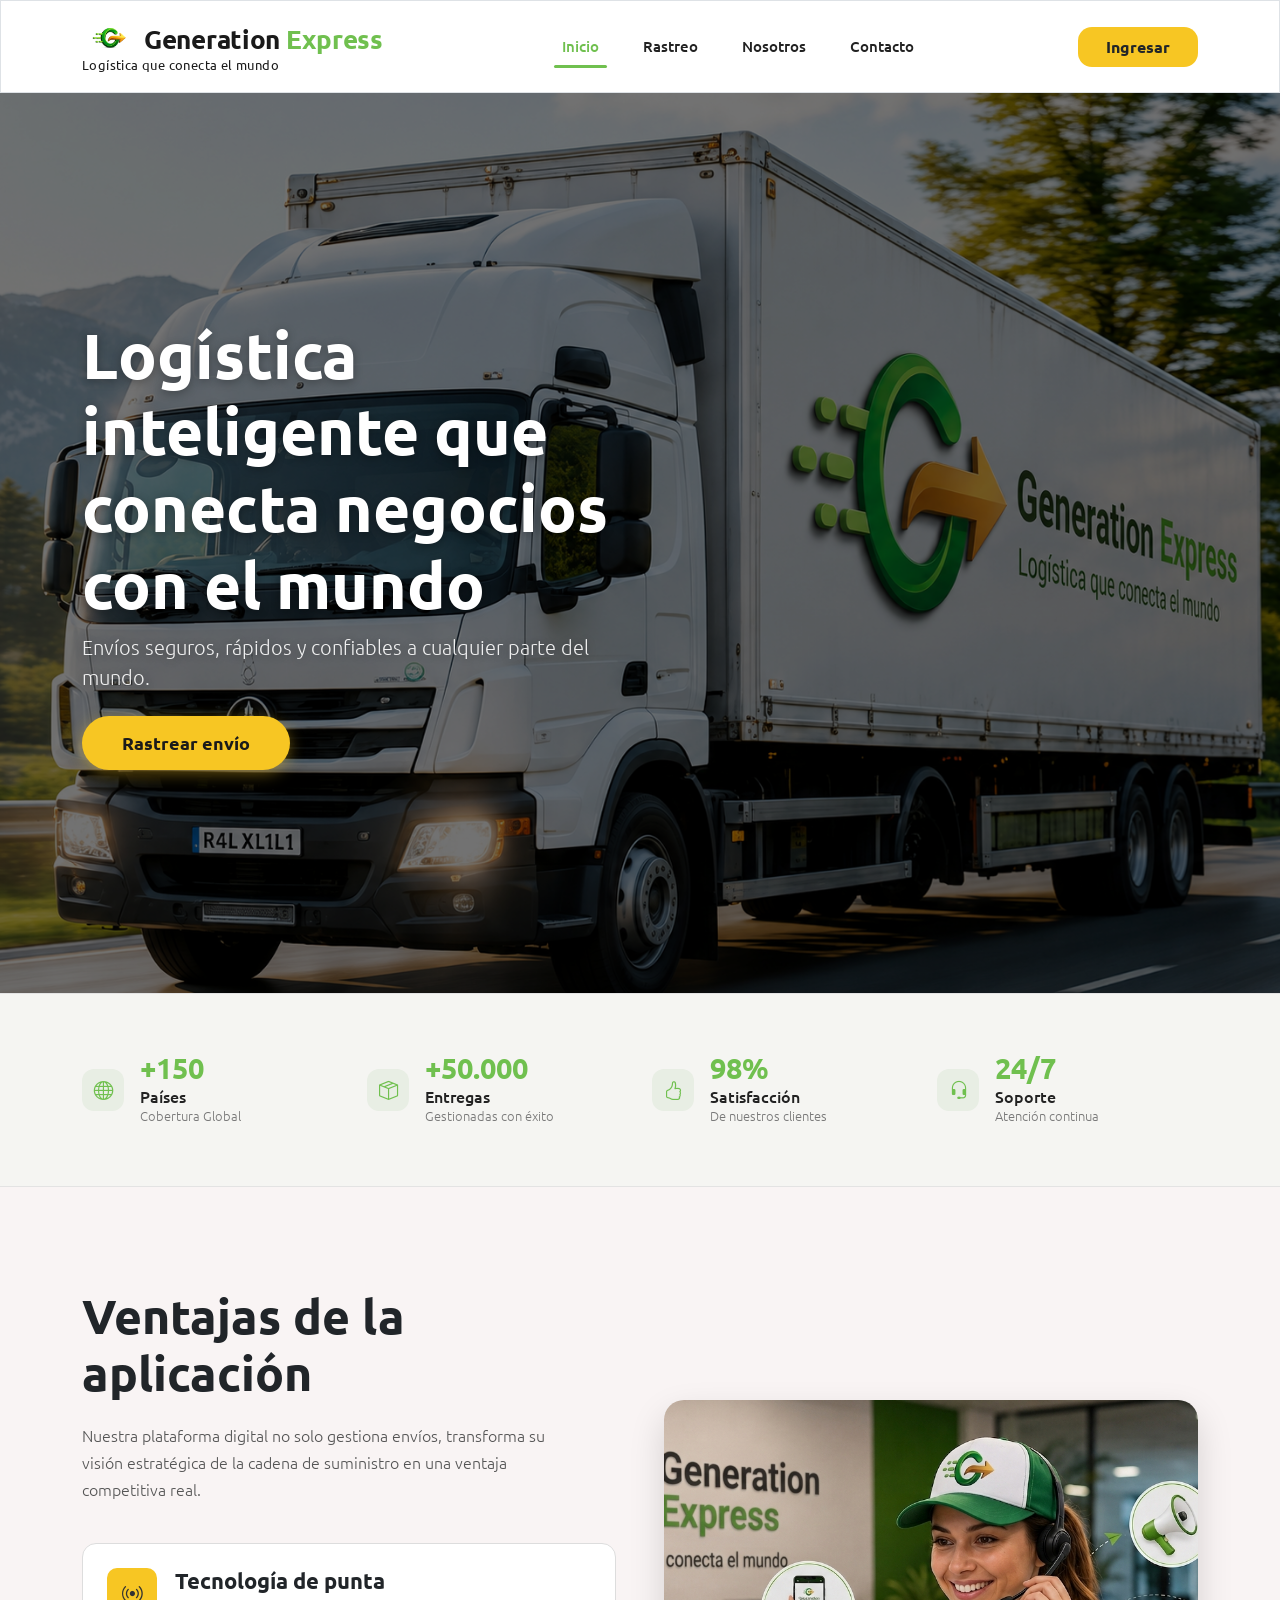
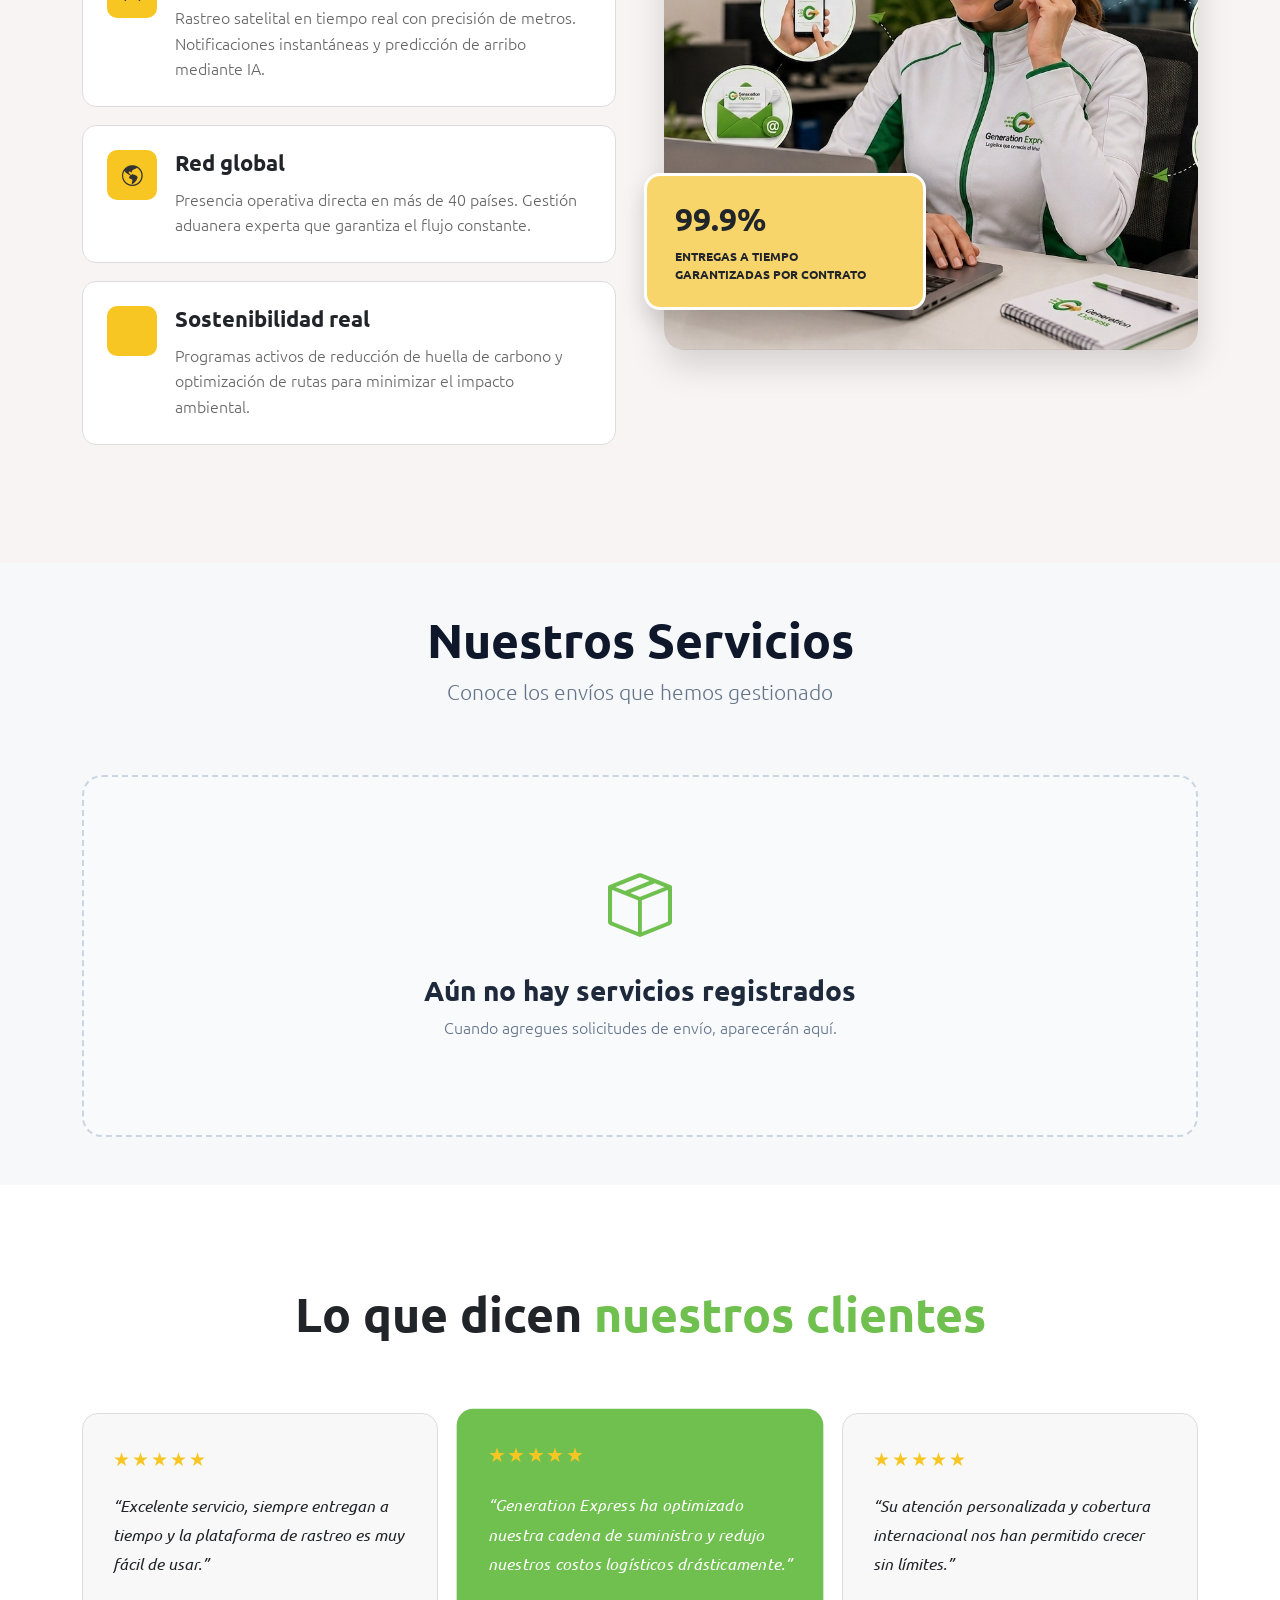
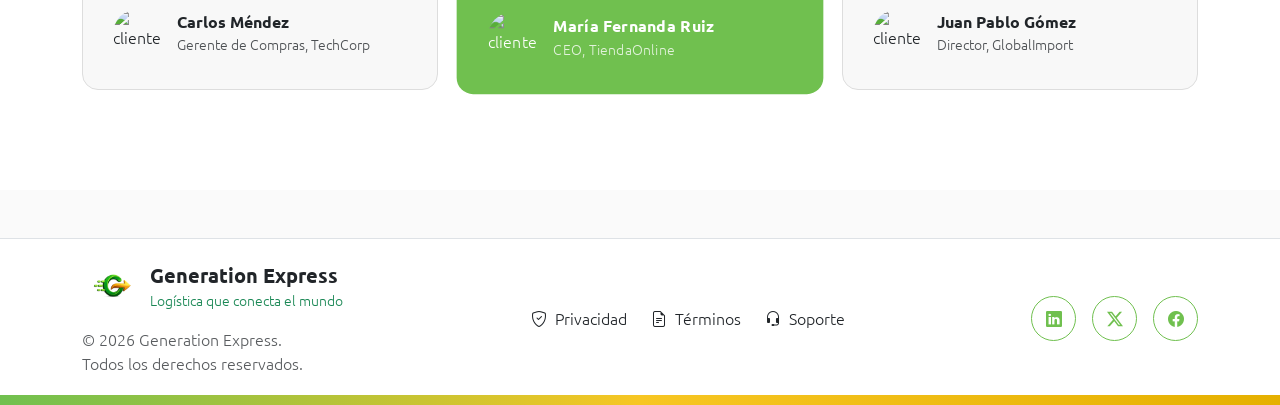
==== commit 243ed365: "variables css, modificacion estilo footer y apliacion variables css" ====
--- a/index.html
+++ b/index.html
@@ -11,6 +11,7 @@
     <link href="https://cdn.jsdelivr.net/npm/bootstrap@5.3.8/dist/css/bootstrap.min.css" rel="stylesheet"
     
         integrity="sha384-sRIl4kxILFvY47J16cr9ZwB07vP4J8+LH7qKQnuqkuIAvNWLzeN8tE5YBujZqJLB" crossorigin="anonymous">
+    <link rel="stylesheet" href="assets/styles/variables.css">
     <link rel="stylesheet" href="../assets/styles/nosotros.css">
     
     <link rel="stylesheet" href="../assets/styles/navbar.css">
--- a/assets/styles/variables.css
+++ b/assets/styles/variables.css
@@ -0,0 +1,21 @@
+:root {
+  --color-primary: #70c04f;
+  --color-primary-hover: #5fa941;
+  --color-primary-dark: #4f8f37;
+  --color-accent-yellow: #f7c623;
+  --color-accent-gold: #F4C524;
+  --color-accent-amber: #e5b000;
+  --color-text-dark: #1a1a1a;
+  --color-text-medium: #222;
+  --color-text-muted: #6c757d;
+  --color-text-soft: #444;
+  --color-surface-light: #FAFAFA;
+  --color-surface-soft: #f8f9fa;
+  --color-surface-vision: #f2f7e6;
+  --color-surface-vision-soft: #d9f3c0;
+  --color-border-light: #dee2e6;
+  --color-border-soft: #e0e0e0;
+  --color-white: #ffffff;
+  --color-shadow: rgba(0, 0, 0, 0.08);
+  --color-shadow-strong: rgba(0, 0, 0, 0.15);
+}
--- a/assets/styles/nosotros.css
+++ b/assets/styles/nosotros.css
@@ -1,12 +1,12 @@
 body{
-    background-color: #FAFAFA;
+    background-color: var(--color-surface-light);
     font-family: "Ubuntu", sans-serif;   
     font-weight: 300;   
     font-style: normal;
     
 }
 .card-team{
-    background-color: #FAFAFA !important;
+    background-color: var(--color-surface-light) !important;
     transition: transform 0.3s ease, box-shadow 0.3s ease;
 }
 .card-team:hover {
@@ -34,7 +34,7 @@
     margin: 0;
 }
 #nuestro{
-    color: #7CCFAE;
+    color: var(--color-primary);
 }
 #our-team{
   
@@ -46,7 +46,7 @@
     display: block;
     width: 80px;
     height: 6px;
-    background-color: #8fd4a7;
+    background-color: var(--color-primary);
     border-radius: 20px;
     margin-top: 10px;
 }
@@ -66,14 +66,14 @@
 }
 
 #us{
-    color: #8fd4a7;
+    color: var(--color-primary);
 }
 
 #about-guion{
     display: block;
     width: 80px;
     height: 6px;
-    background-color: #8fd4a7;
+    background-color: var(--color-primary);
     border-radius: 20px;
     margin-top: 10px;
 }
@@ -98,7 +98,7 @@
 .box-green{
     width: 150px;
     height: 150px;
-    background-color: #b9e98b;
+    background-color: var(--color-surface-vision-soft);
     position: absolute;
     bottom: -20px;
     left: -20px;
@@ -123,7 +123,7 @@
 
 .about-text p{
     line-height: 1.7;
-    color: #444;
+    color: var(--color-text-soft);
 }
 
 #p-bold{
@@ -134,7 +134,7 @@
 #about-content-div{
     width: 80px;
     height: 2px;
-    background-color: #8fd4a7;
+    background-color: var(--color-primary);
     margin: 20px 0;
 }
 
@@ -149,7 +149,7 @@
 .icon-box{
     width: 60px;
     height: 60px;
-    background-color: #68f982;
+    background-color: var(--color-primary);
     border-radius: 10px;
     display: flex;
     justify-content: center;
@@ -162,7 +162,7 @@
 }
 
 .countries{
-    color: #68f982;
+    color: var(--color-primary);
     font-weight: bold;
     margin: 0;
 }
@@ -222,181 +222,129 @@
     object-position: top center;
 }
 
-/*-------MISION Y VIVION CORPORATIVA---------*/
-
-#panel{
- width: 100%;
- max-width: 1200px;
- margin: 50px auto;
- padding: 0 20px;
- display:flex;
- gap: 30px;
- justify-content: space-between;;
- align-items: stretch;
- flex-wrap:  wrap;  
-}
-
-/*------TARJETAS----*/
-
-#panel .panel{
-  flex:1;
-  min-width:320px;
-  padding: 24px;
-  border-radius: 20px;
-  background-color: #ffffff;
-  box-shadow: 0 5px 20px rgba(0,0,0,0.08);
-  transition: .3s;
-  position:relative;
-  overflow:hidden;
-}
-  
-
-.panel-content{
-   display:flex;
-   justify-content: space-between;
-   align-items: center;
-   gap: 20px;
-}
-
-.panel-info{
-    flex:2;
-}
-
-.panel-image{
- flex:1;
- display:flex;
- justify-content:center;
- align-items:center;
-
- 
-}
-
-.panel-image img{
- width:140px;
- height:auto;
- object-fit:contain;
-}
-
-#panel .panel:hover{
- transform:translateY(-5px);
-}
-
-/*-----TITULOS*------*/
-
-#panel .panel h2{
-font-size: 1.8rem;
-margin-bottom: 12px;
-}
-
-/*-------TEXTO-------*/
-
-#panel .panel p{
- line-height: 1.5;
- font-size: 1rem;
- padding: 15px;   
-}
-
-/*-------ICONOS--------*/
-
-#panel .icon-box{
- width:60px;
- height:60px;
- display:flex;
- justify-content:center;
- align-items:center;
- font-size:1.8rem;
- border-radius:50%;
- margin-bottom:20px;
- background-color: #143B64;
-}
-
-/*------LINEA------*/
-
-#panel .panel-line{
- width:70px;
- height:4px;
- border-radius:10px;
- margin-bottom:20px;
- background-color:#F4C524; 
-
-}
-
-/*--------MISION-------*/
-
-
-#panel .mision-panel{
-  padding: 24px;
-  border-radius: 20px;
-  border-bottom:6px solid #7CBF3F;
-
-}
- 
-#panel .mision-panel .icon-box{
-    background-color: #F4C524;
-}
-
-#panel .mision-panel .panel-line{
- background-color: #F4C524;
-
-}
-
-/*------VISION------*/
-
-#panel .vision-panel{
- border-bottom: 6px solid #F4C524;
- background: linear-gradient(
-   135deg,
-   #f2f7e6,
-   #d9f3c0
-   
-);
-color: black; 
-}
-
-#panel .vision-panel .line{
-
- background-color: #F4C524;   
-}
-
-#panel .vision-panel h2{
-  color: black;  
-}
-
-/*-------RESPONSIVE--------*/
-
-@media(max-width: 768px){
-  #panel{
-     flex-direction: column;
-  }  
-}
-
-.panel-content{
- flex-direction:column;
- text-align:center;
-}
-
-.panel-image img{
- width:100px;
-}
-
-.panel-line{
- margin:auto;
- margin-bottom:20px;
-}
-
-.panel{
+/*-------MISION Y VISION CORPORATIVA---------*/
+
+.mission-vision-section {
+    width: 100%;
+    max-width: 1200px;
+    margin: 50px auto 80px;
+    padding: 0 20px;
+    display: grid;
+    grid-template-columns: repeat(2, minmax(0, 1fr));
+    gap: 24px;
+    align-items: stretch;
+}
+
+.panel-card {
     position: relative;
+    display: flex;
+    flex-direction: column;
+    min-height: 100%;
+    padding: 28px;
+    border-radius: 24px;
     overflow: hidden;
-}
-
-.panel-image{
+    transition: transform 0.25s ease, box-shadow 0.25s ease;
+}
+
+.panel-card:hover {
+    transform: translateY(-5px);
+}
+
+.mission-card {
+    background: var(--color-white);
+    box-shadow: 0 10px 30px rgba(0, 0, 0, 0.06);
+    border: 1px solid rgba(0, 0, 0, 0.04);
+    border-bottom: 4px solid var(--color-accent-yellow);
+}
+
+.vision-card {
+    background: linear-gradient(135deg, var(--color-surface-vision), var(--color-surface-vision-soft));
+    box-shadow: 0 12px 28px rgba(112, 192, 79, 0.12);
+    border-bottom: 4px solid var(--color-primary);
+}
+
+.panel-card__badge {
+    width: 48px;
+    height: 48px;
+    display: flex;
+    align-items: center;
+    justify-content: center;
+    border-radius: 14px;
+    font-size: 1.25rem;
+    margin-bottom: 18px;
+    color: var(--color-white);
+}
+
+.mission-card .panel-card__badge {
+    background: var(--color-accent-yellow);
+}
+
+.vision-card .panel-card__badge {
+    background: var(--color-primary);
+}
+
+.panel-card h2 {
+    font-size: 1.7rem;
+    margin: 0 0 10px;
+    color: var(--color-primary);
+}
+
+.panel-card__line {
+    width: 40px;
+    height: 4px;
+    border-radius: 999px;
+    margin-bottom: 16px;
+}
+
+.mission-card .panel-card__line {
+    background: var(--color-accent-yellow);
+}
+
+.vision-card .panel-card__line {
+    background: var(--color-primary);
+}
+
+.panel-card p {
+    line-height: 1.7;
+    font-size: 1rem;
+    color: var(--color-text-soft);
+    margin: 0;
+    padding: 0;
+    flex: 1;
+}
+
+.panel-card__illustration {
     position: absolute;
-
-    right: 20px;
-    bottom: 20px;
-
-    width: 120px;
+    right: 16px;
+    bottom: 16px;
+    width: 130px;
+    opacity: 0.82;
+    pointer-events: none;
+    z-index: 0;
+}
+
+.panel-card__illustration img {
+    width: 100%;
     height: auto;
-
-    opacity: 0.9;
+    display: block;
+}
+
+.panel-card > *:not(.panel-card__illustration) {
+    position: relative;
+    z-index: 1;
+}
+
+@media (max-width: 768px) {
+    .mission-vision-section {
+        grid-template-columns: 1fr;
+    }
+
+    .panel-card {
+        padding: 24px;
+    }
+
+    .panel-card__illustration {
+        width: 96px;
+        opacity: 0.6;
+    }
 }
--- a/assets/styles/navbar.css
+++ b/assets/styles/navbar.css
@@ -1,13 +1,13 @@
  .custom-navbar {
   transition: all 0.3s ease;
   padding: 15px 0;
-  background-color: #ffffff;
+  background-color: var(--color-white);
 }
 
 .navbar-scrolled {
   box-shadow: 0 4px 24px rgba(0,0,0,0.08);
   padding: 10px 0;
-  background-color: #ffffff;
+  background-color: var(--color-white);
 }
 
 .navbar-brand {
@@ -16,7 +16,7 @@
   font-weight: 700;
   font-size: 1.65rem;
   letter-spacing: -0.3px;
-  color: #1a1a1a;
+  color: var(--color-text-dark);
   line-height: 1.2;
   align-items: flex-start;
 }
@@ -32,18 +32,18 @@
 }
 
 .navbar-brand .brand-green {
-  color: #70c04f;
+  color: var(--color-primary);
 }
 
 .brand-tagline {
   font-size: 0.8rem;
   font-weight: 400;
-  color: #1a1a1a;
+  color: var(--color-text-dark);
   letter-spacing: 0.4px;
 }
 
 .nav-link {
-  color: #222 !important;
+  color: var(--color-text-medium) !important;
   font-weight: 500;
   font-size: 0.95rem;
   position: relative;
@@ -60,7 +60,7 @@
   bottom: -4px;             
   width: 100%;
   height: 3px;
-  background: #70c04f;
+  background: var(--color-primary);
   border-radius: 10px;
   transform: scaleX(0);      
   transition: transform 0.3s ease;
@@ -69,7 +69,7 @@
 
 
 .nav-link:hover {
-  color: #70c04f !important;
+  color: var(--color-primary) !important;
 }
 
 .nav-link:hover::after {
@@ -77,7 +77,7 @@
 }
 
 .nav-link.active {
-  color: #70c04f !important;
+  color: var(--color-primary) !important;
 }
 
 .nav-link.active::after {
@@ -85,7 +85,7 @@
 }
 
 .btn-ingresar {
-  background: #f7c623;
+  background: var(--color-accent-yellow);
   border: none;
   padding: 8px 28px;
   border-radius: 14px;
@@ -93,7 +93,7 @@
 }
 
 .btn-ingresar:hover {
-  background: #e5b000;
+  background: var(--color-accent-amber);
 }
 
 /* ----- RESPONSIVE AJUSTES ----- */
--- a/assets/styles/footer.css
+++ b/assets/styles/footer.css
@@ -1,3 +1,18 @@
+body {
+    min-height: 100vh;
+    display: flex;
+    flex-direction: column;
+}
+
+body > main,
+body > .page-content {
+    flex: 1;
+}
+
+body > #footer-placeholder {
+    margin-top: auto;
+}
+
 .footer-container {
     overflow: hidden;
 }
@@ -7,25 +22,25 @@
 }
 
 .footer-links a:hover {
-    color: #67c587 !important;
+    color: var(--color-primary) !important;
 }
 
 .social-circle {
     width: 45px;
     height: 45px;
-    border: 1px solid #67c587;
+    border: 1px solid var(--color-primary);
     border-radius: 50%;
     display: flex;
     align-items: center;
     justify-content: center;
-    color: #67c587;
+    color: var(--color-primary);
     text-decoration: none;
     transition: 0.3s;
 }
 
 .social-circle:hover {
-    background: #67c587;
-    color: #fff;
+    background: var(--color-primary);
+    color: var(--color-white);
 }
 
 .footer-gradient {
@@ -33,9 +48,9 @@
     margin-top: 20px;
     background: linear-gradient(
         90deg,
-        #67c587 0%,
-        #c7d53c 50%,
-        #f1c93a 100%
+        var(--color-primary) 0%,
+        var(--color-accent-yellow) 50%,
+        var(--color-accent-amber) 100%
     );
 }
 
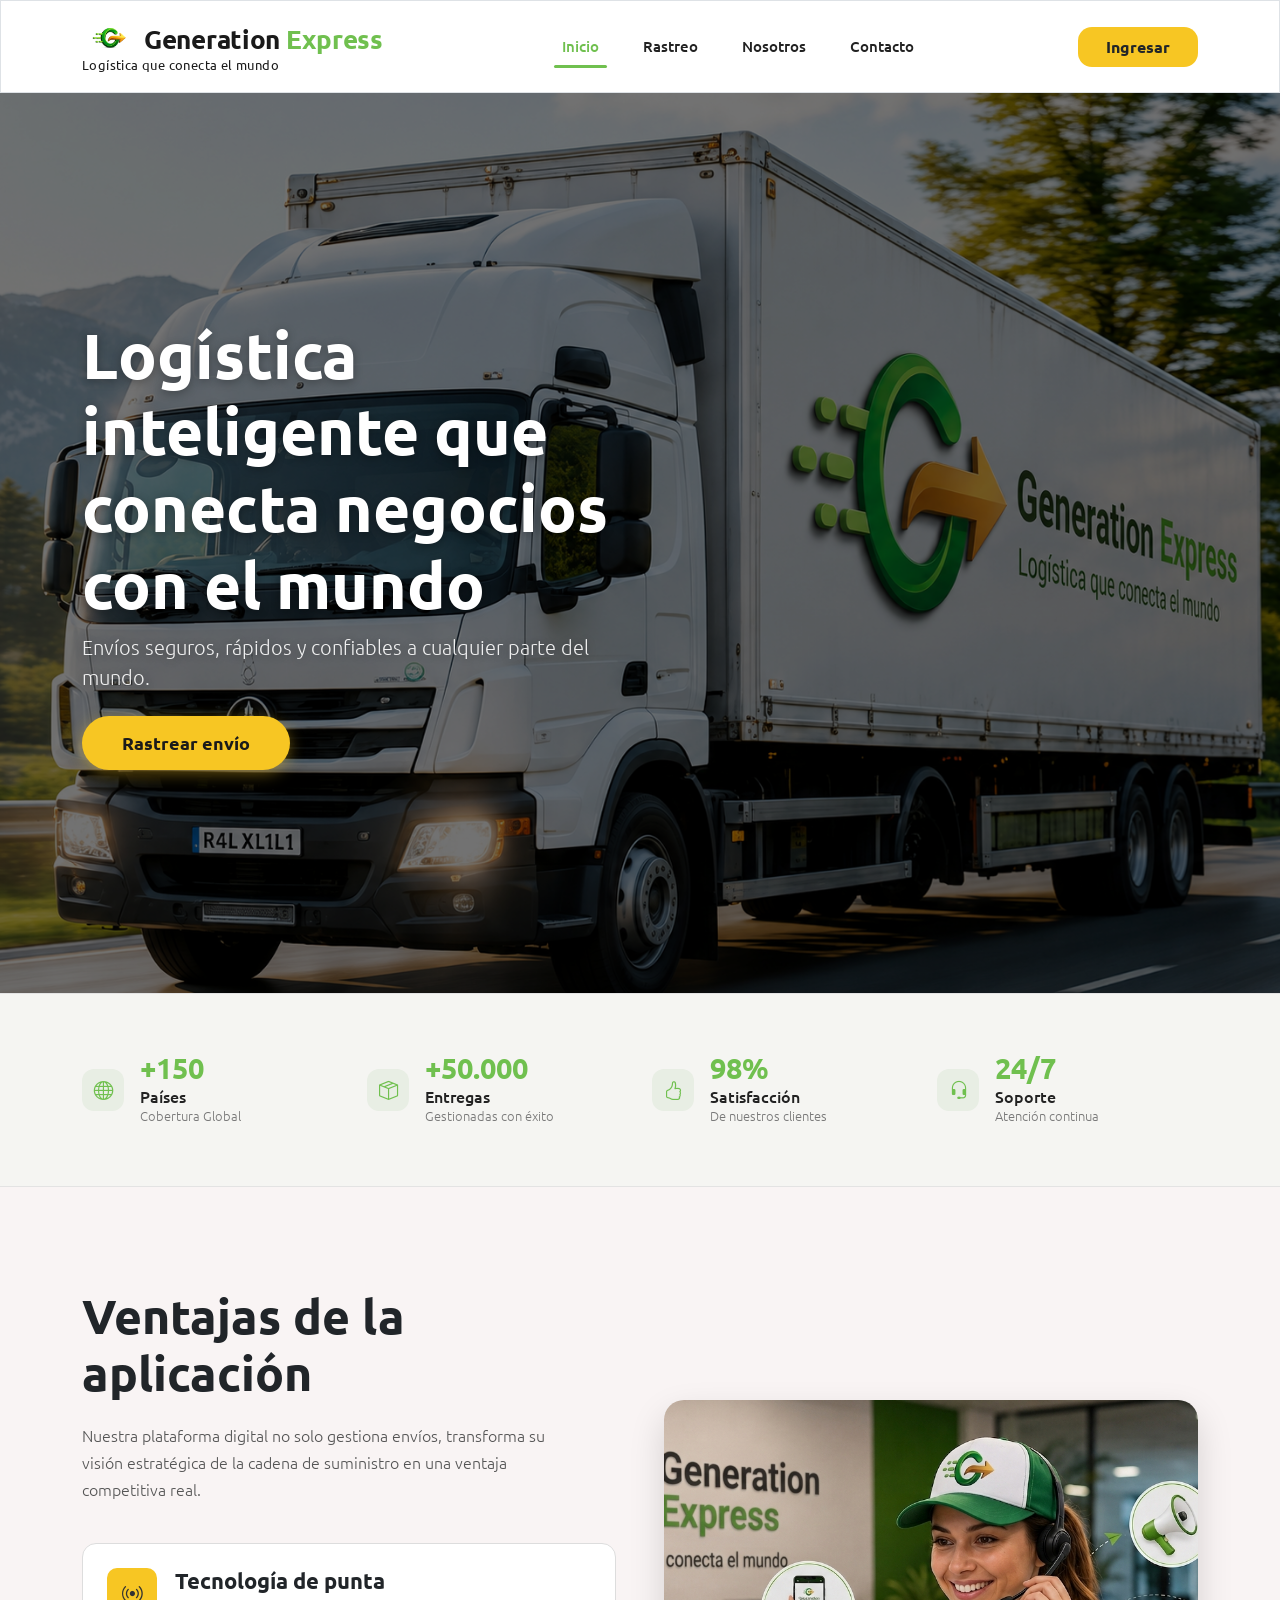
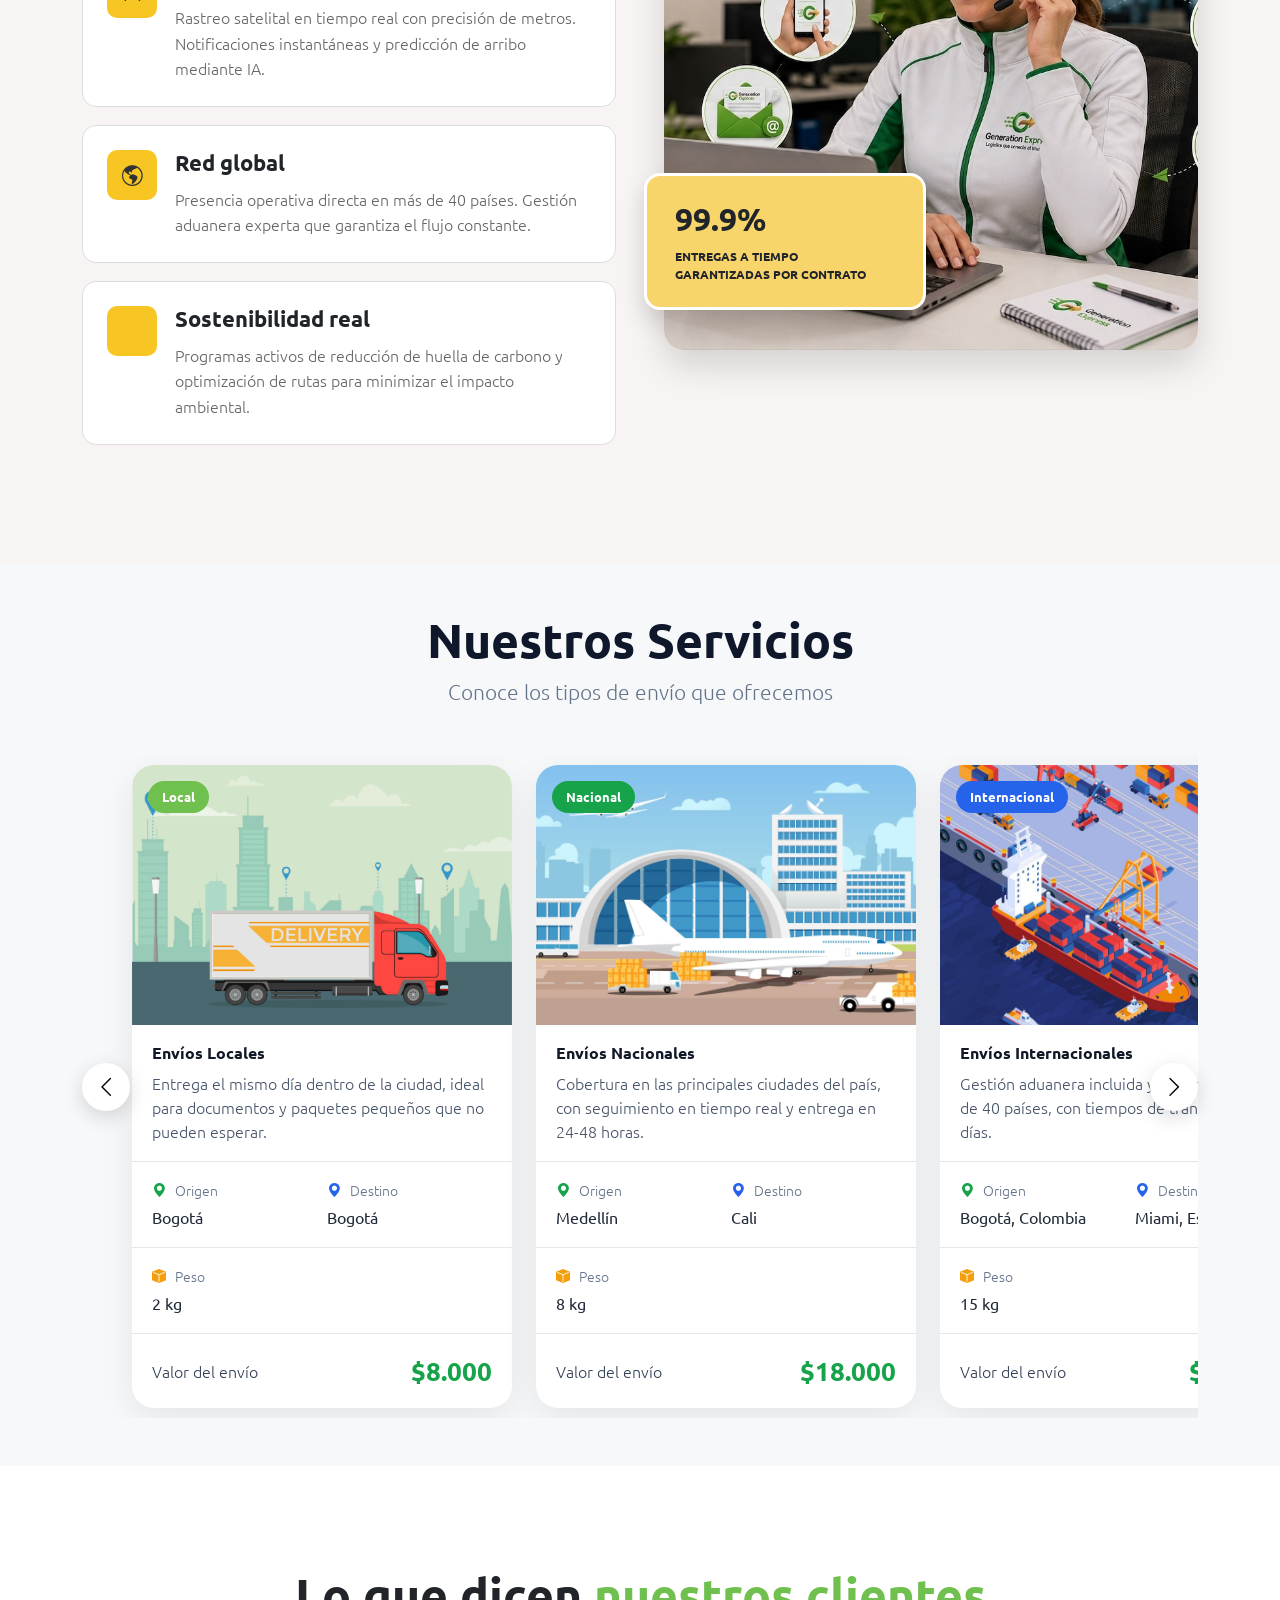
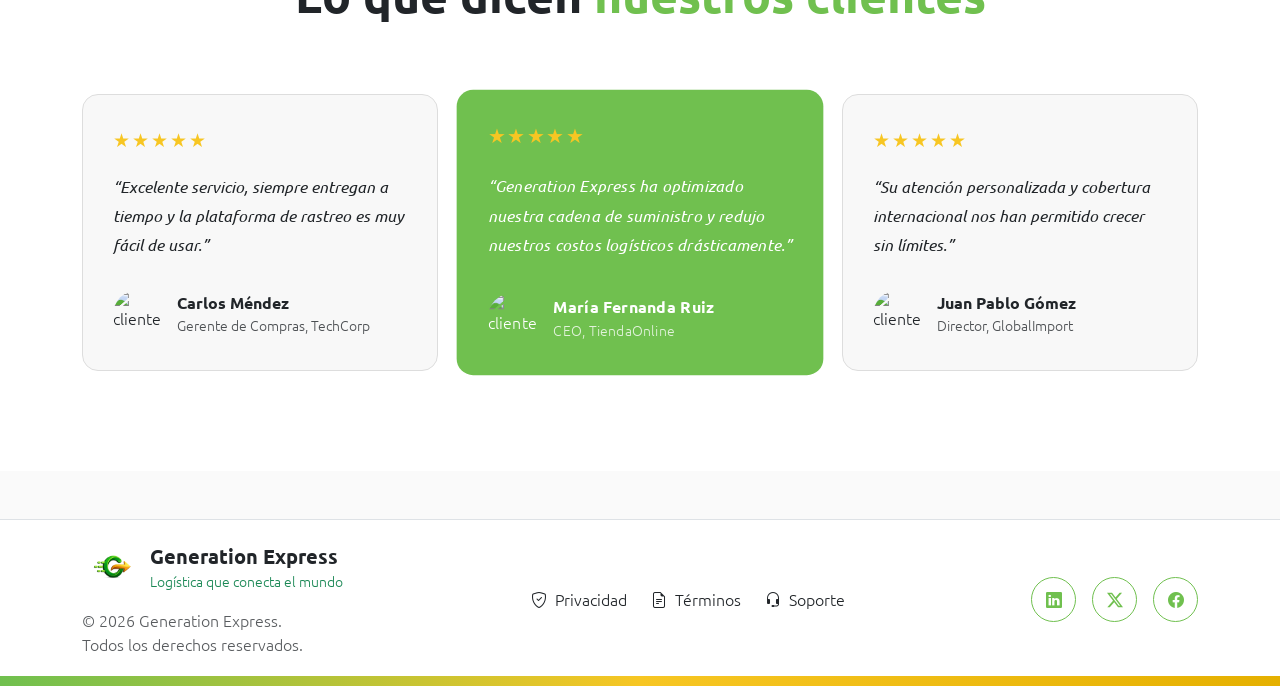
==== commit acc05ae1: "fix: servicios en inicio modificada, datos traidos de una variable array y no del local storage" ====
--- a/index.html
+++ b/index.html
@@ -177,7 +177,7 @@
             <div class="text-center mb-5">
                 <h2 class="services-title">Nuestros Servicios</h2>
                 <p class="services-subtitle">
-                    Conoce los envíos que hemos gestionado
+                    Conoce los tipos de envío que ofrecemos
                 </p>
             </div>
 
@@ -191,12 +191,6 @@
                 <button id="scroll-right" class="slider-btn right d-none">
                     <i class="bi bi-chevron-right"></i>
                 </button>
-            </div>
-        
-            <div id="empty-services" class="empty-services d-none">
-                <i class="bi bi-box-seam"></i>
-                <h3>Aún no hay servicios registrados</h3>
-                <p>Cuando agregues solicitudes de envío, aparecerán aquí.</p>
             </div>
 
         </div>
--- a/assets/styles/servicios.css
+++ b/assets/styles/servicios.css
@@ -60,6 +60,10 @@
     background: #f59e0b;
 }
 
+.local {
+    background: #70c04f;
+}
+
 .service-body {
     padding: 0;
 }
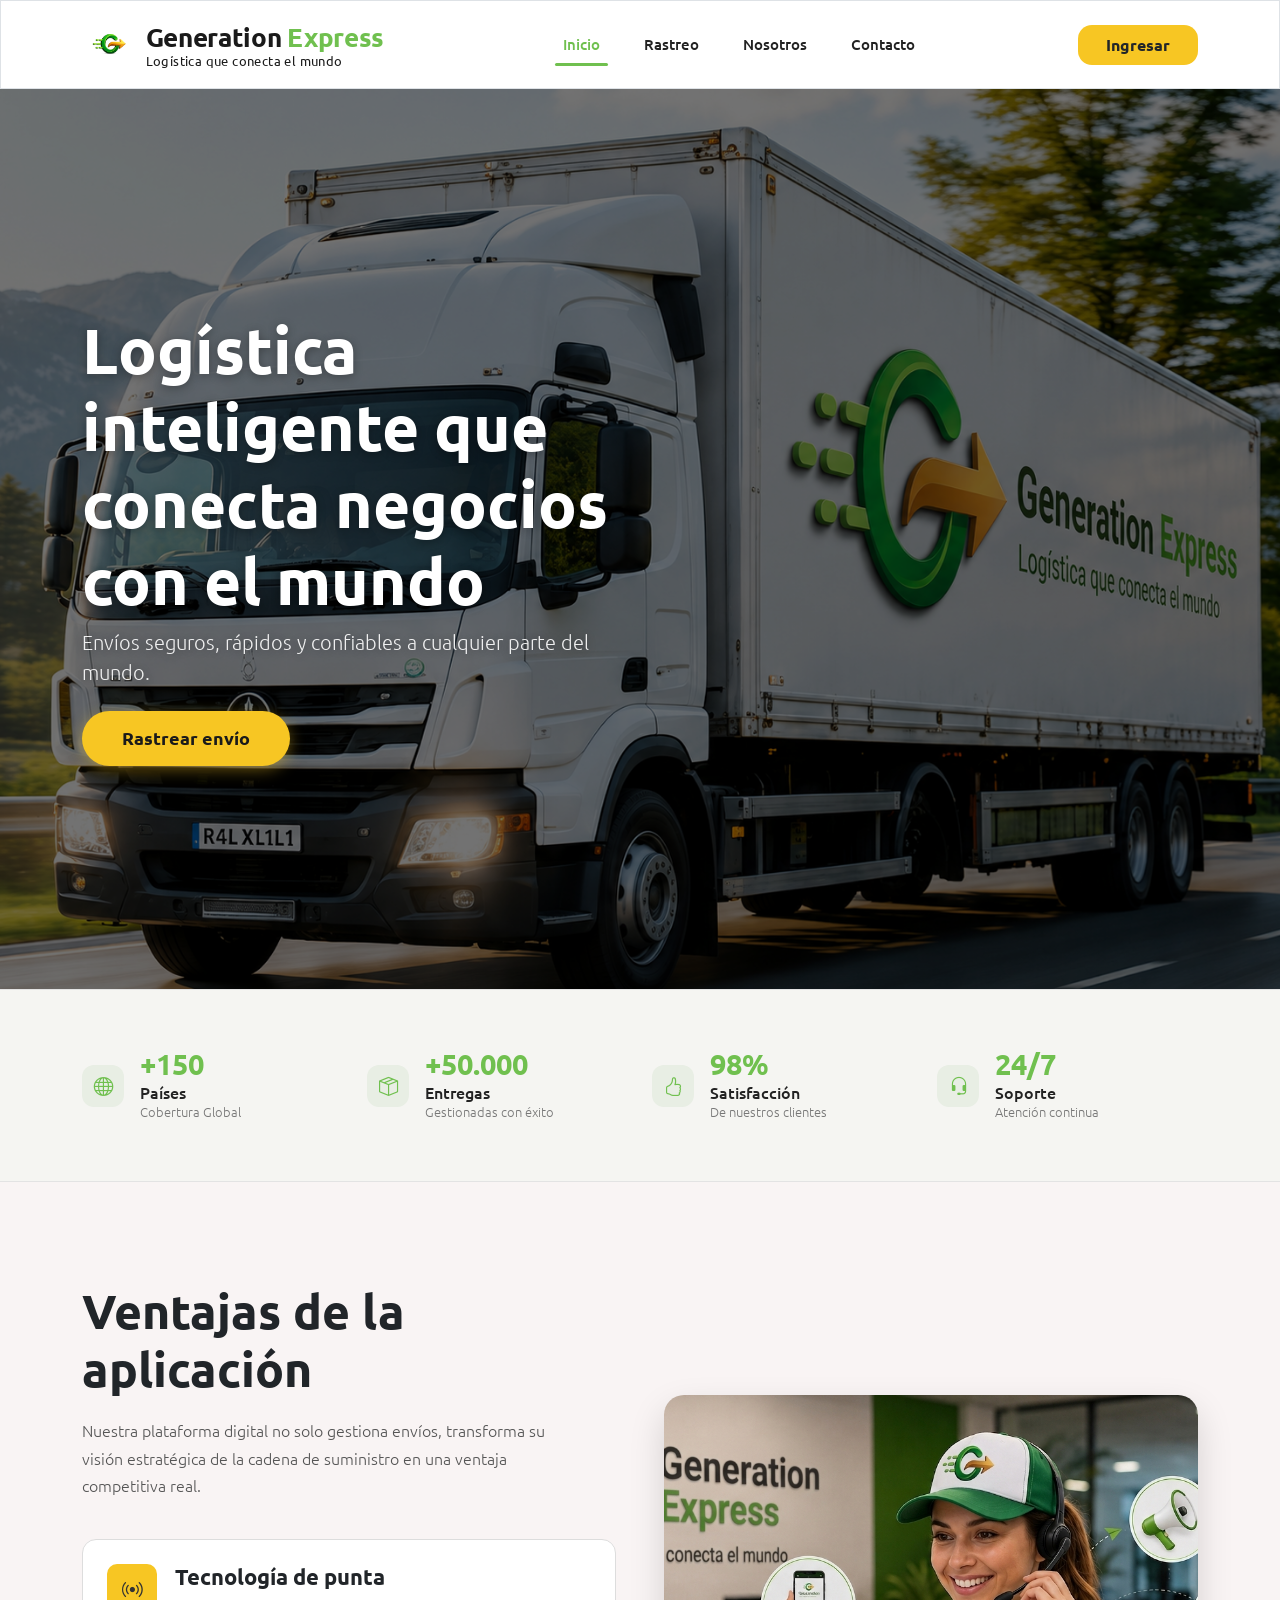
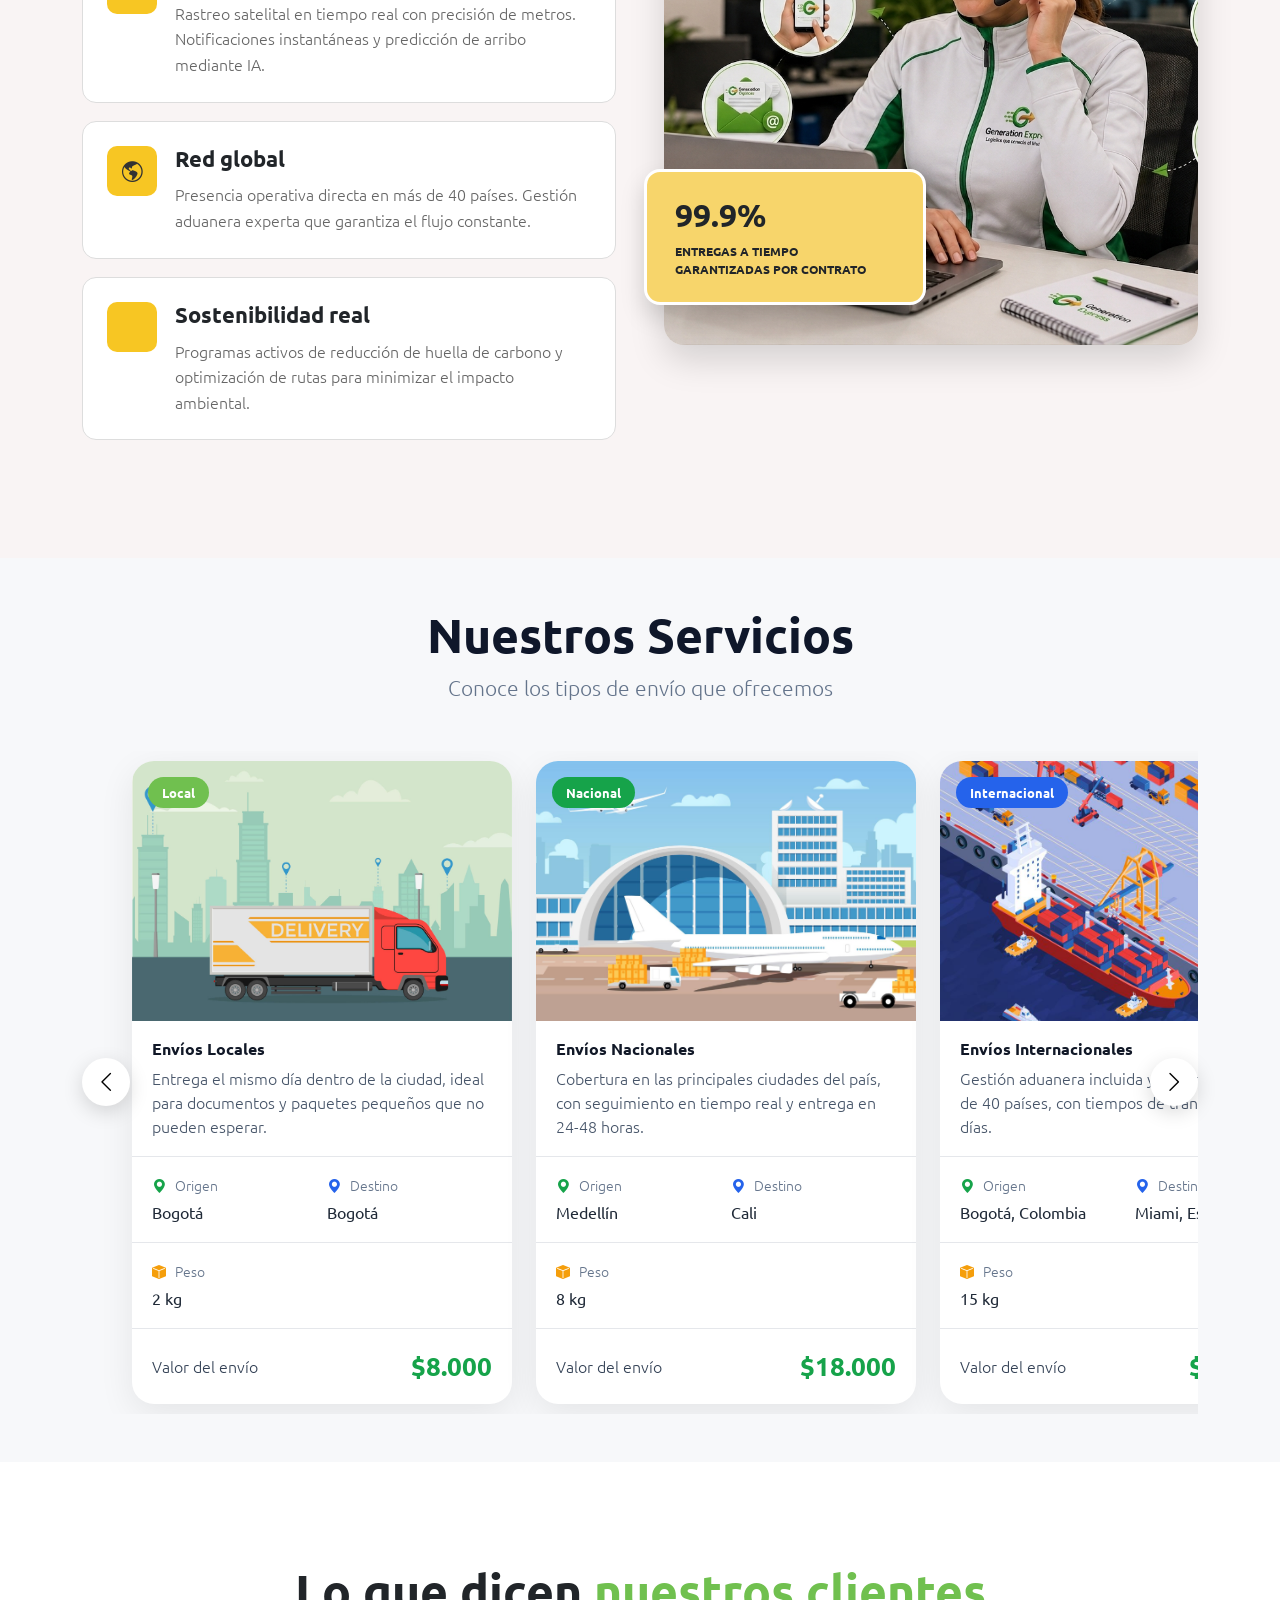
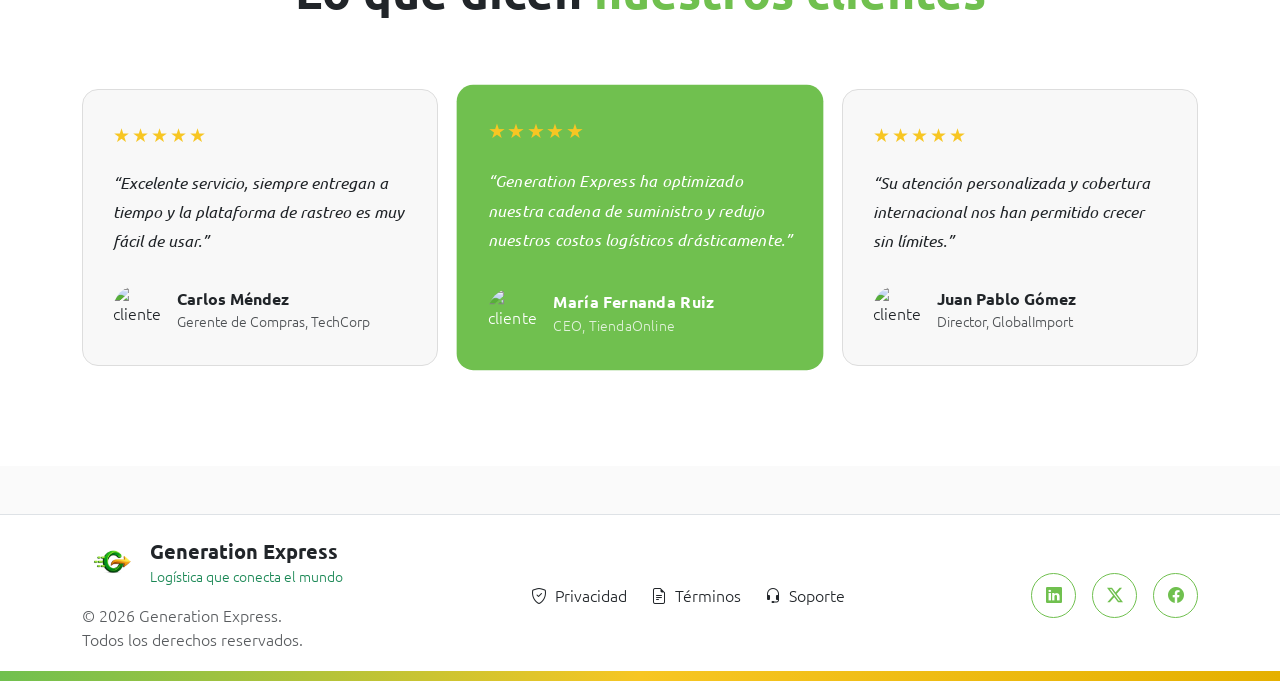
==== commit d373b403: "fix: se ajusta tamaño imagen rastreo" ====
--- a/index.html
+++ b/index.html
@@ -37,7 +37,7 @@
                 <div class="col-lg-6 col-12 text-white hero-text">
                     <h1 class="display-3 fw-bold">Logística inteligente que conecta negocios con el mundo</h1>
                     <p class="lead mb-4">Envíos seguros, rápidos y confiables a cualquier parte del mundo.</p>
-                    <a href="#" class="btn btn-rastrear">Rastrear envío</a>
+                    <a href="/pages/rastreo.html" class="btn btn-rastrear">Rastrear envío</a>
                 </div>
             </div>
         </div>
--- a/assets/styles/navbar.css
+++ b/assets/styles/navbar.css
@@ -1,4 +1,4 @@
- .custom-navbar {
+.custom-navbar {
   transition: all 0.3s ease;
   padding: 15px 0;
   background-color: var(--color-white);
@@ -10,28 +10,37 @@
   background-color: var(--color-white);
 }
 
+/* Ahora el navbar-brand es una fila: [logo] [columna de texto].
+   Antes era una columna que apilaba TODO (logo+texto y luego el
+   tagline), por eso el tagline quedaba debajo del logo. */
 .navbar-brand {
   display: flex;
+  flex-direction: row;
+  align-items: center;
+  gap: 0.6rem;
+  color: var(--color-text-dark);
+}
+
+/* Columna que agrupa solo el nombre y el tagline, separada del logo */
+.brand-text {
+  display: flex;
   flex-direction: column;
+  line-height: 1.2;
+}
+
+.brand-name {
   font-weight: 700;
   font-size: 1.65rem;
   letter-spacing: -0.3px;
-  color: var(--color-text-dark);
-  line-height: 1.2;
-  align-items: flex-start;
-}
-
-.navbar-brand .d-flex {
-  align-items: center;
-  gap: 0.6rem;
 }
 
 .navbar-logo {
   height: 36px;
   width: auto;
+  flex-shrink: 0;
 }
 
-.navbar-brand .brand-green {
+.brand-name .brand-green {
   color: var(--color-primary);
 }
 
@@ -102,7 +111,7 @@
         padding: 12px 0;
     }
 
-    .navbar-brand {
+    .brand-name {
         font-size: 1.35rem;
     }
 
@@ -138,7 +147,7 @@
 }
 
 @media (max-width: 575.98px) {
-    .navbar-brand {
+    .brand-name {
         font-size: 1.15rem;
     }
 
